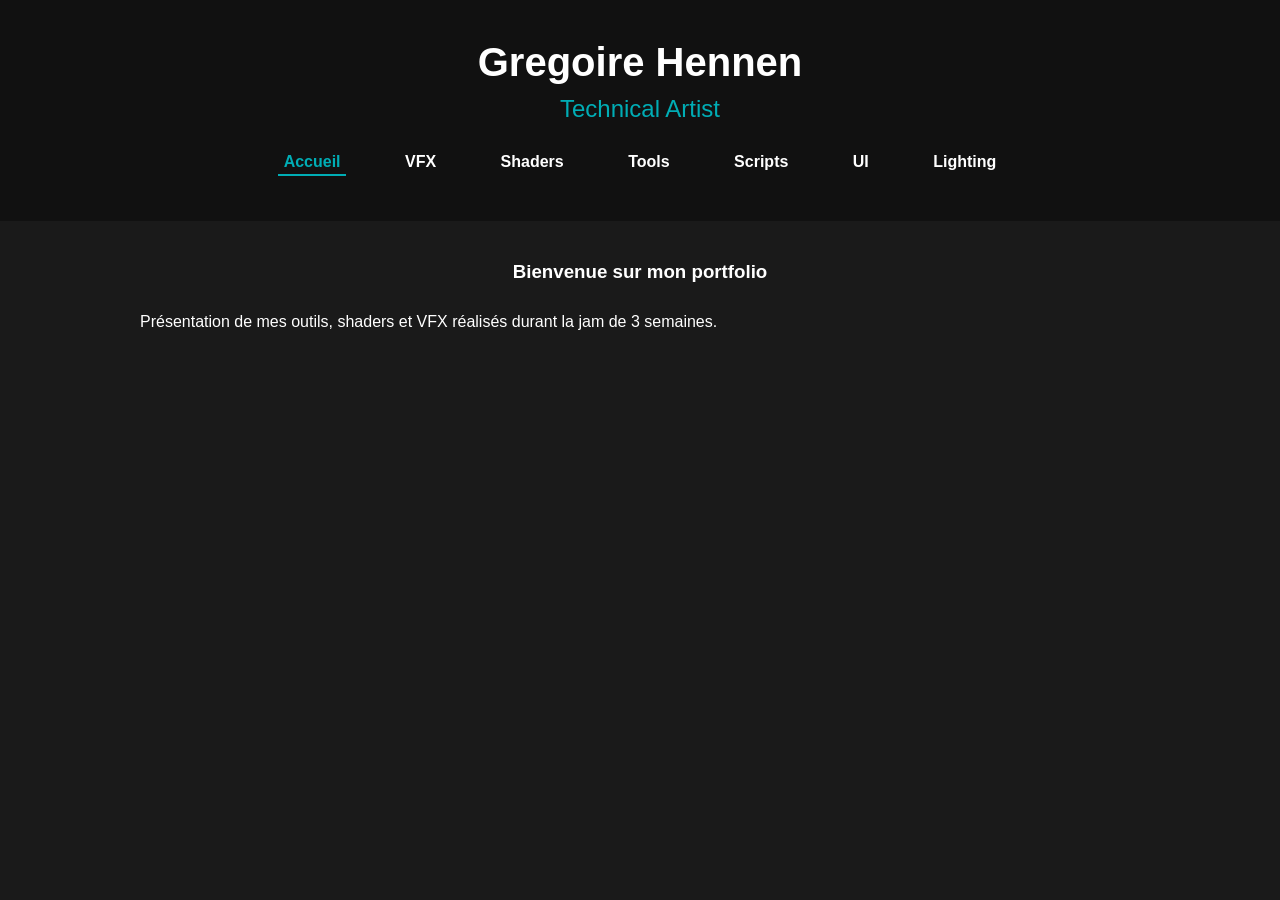
==== index.html @ 4b0220c7 "Add UI link to navigation in index.html" ====
<!DOCTYPE html>
<html lang="fr">
<head>
    <meta charset="UTF-8">
    <meta name="viewport" content="width=device-width, initial-scale=1.0">
    <title>Shaders - Gregoire Hennen</title>
    
    <link rel="stylesheet" href="style.css">
</head>
<body>

    <header>
        <h1>Gregoire Hennen</h1>
        <h2>Technical Artist</h2>
        
        <nav>
            <a href="index.html">Accueil</a>
            <a href="vfx.html">VFX</a>
            <a href="shaders.html">Shaders</a>
            <a href="tools.html">Tools</a>
            <a href="scripts.html">Scripts</a>
            <a href="ui.html">UI</a>
            <a href="lighting.html">Lighting</a>
        </nav>
    </header>

    <main>
        <h3>Bienvenue sur mon portfolio</h3>
        <p>Présentation de mes outils, shaders et VFX réalisés durant la jam de 3 semaines.</p>
        </main>
<script>
    // Récupère le nom de la page actuelle (ex: "shaders.html")
    const currentPage = window.location.pathname.split("/").pop();

    // Sélectionne tous les liens dans la nav
    const navLinks = document.querySelectorAll('nav a');

    navLinks.forEach(link => {
        // Si le href du lien correspond à la page actuelle, ajoute la classe "active"
        if (link.getAttribute('href') === currentPage) {
            link.classList.add('active');
        }
    });
</script>
</body>
</html>
---- style.css ----
/* --- Global Styles --- */
body { 
    font-family: 'Segoe UI', Tahoma, Geneva, Verdana, sans-serif; 
    background-color: #1a1a1a; 
    color: #ffffff; 
    margin: 0; 
    padding: 0; 
    text-align: center; 
}

header { padding: 40px 20px; background-color: #111111; }
h1 { margin: 0 0 10px 0; font-size: 2.5em; }
h2 { margin: 0 0 20px 0; color: #00adb5; font-weight: 400; }
main { max-width: 1000px; margin: 40px auto; padding: 0 20px; text-align: left; }
h3 { text-align: center; margin-bottom: 30px; }

/* --- Navigation Tech Art --- */
nav { margin-top: 20px; }
nav a { 
    display: inline-block; 
    color: #ffffff; 
    text-decoration: none; 
    padding: 10px 20px; 
    margin: 0 10px; 
    font-weight: bold; 
    position: relative;
    transition: color 0.3s;
}

nav a::after {
    content: '';
    position: absolute;
    bottom: 5px;
    left: 50%;
    width: 0;
    height: 2px;
    background: #00adb5;
    transition: all 0.3s ease;
}

nav a:hover { color: #00adb5; }
nav a:hover::after { width: 70%; left: 15%; }
nav a.active { color: #00adb5; }
nav a.active::after { width: 70%; left: 15%; }

/* --- Components (Accordions, Tables, Code) --- */
.shader-accordion, .tool-accordion { 
    margin-bottom: 15px; border: 1px solid #333; border-radius: 8px; 
    overflow: hidden; background-color: #222222; 
}
.shader-accordion summary, .tool-accordion summary { 
    padding: 20px; font-size: 1.3em; font-weight: bold; color: #00adb5; 
    cursor: pointer; list-style: none; position: relative; transition: background 0.3s ease; 
}
.shader-accordion summary:hover, .tool-accordion summary:hover { background-color: #2b2b2b; }
.shader-accordion summary::after, .tool-accordion summary::after { 
    content: '▼'; position: absolute; right: 20px; color: #00adb5; transition: transform 0.3s ease; 
}
.shader-accordion[open] summary::after, .tool-accordion[open] summary::after { transform: rotate(180deg); }
.shader-content, .tool-content { padding: 20px; border-top: 1px solid #333; background-color: #1c1c1c; }

table { width: 100%; border-collapse: collapse; margin: 20px 0; background-color: #111; border-radius: 6px; overflow: hidden; }
th, td { padding: 12px 15px; text-align: left; border-bottom: 1px solid #333; }
th { background-color: #00adb5; color: #1a1a1a; font-weight: bold; }

.tech-row { display: flex; gap: 25px; margin: 30px 0; align-items: center; }
.tech-desc { flex: 1; }
.tech-code {
            flex: 1;
            background-color: #0d1117;
            padding: 15px;
            border-radius: 6px;
            overflow-x: auto;
            border: 1px solid #30363d;
        }
pre {
    margin: 0;
    padding: 0;
    background: transparent !important; /* Force la transparence pour utiliser le fond de .tech-code */
}

code {
    font-family: 'Consolas', 'Courier New', Courier, monospace;
    font-size: 0.9em;
    background: transparent !important;
}

/* Si tu veux quand même colorer certains mots manuellement dans ton HTML */
.c-keyword { color: #ff7b72; } /* Rouge pour les keywords */
.c-var { color: #79c0ff; }     /* Bleu pour les variables */


.center-img-container { text-align: center; margin: 25px 0; }
.center-img-container img { max-width: 100%; width: 700px; border-radius: 6px; box-shadow: 0 4px 10px rgba(0,0,0,0.5); }
.bullet-list { padding-left: 20px; line-height: 1.6; }
.highlight { color: #00adb5; font-weight: bold; }

.global-gifs { 
    display: flex; 
    gap: 15px; 
    justify-content: center; 
    margin: 20px 0; 
}
.global-gifs img { 
    width: 48%; /* Prends presque la moitié de la largeur */
    border-radius: 6px; 
}

/* Pour les 3 vidéos du Flashlight (3 colonnes) */
.triple-gifs { 
    display: flex; 
    gap: 10px; 
    margin: 20px 0; 
}
.gif-card { 
    flex: 1; /* Chaque carte prend 1/3 de l'espace */
    text-align: center; 
}
.gif-card img { 
    width: 100%; 
    border-radius: 6px; 
    margin-bottom: 10px; 
}
.gif-card p { font-size: 0.9em; color: #aaa; }
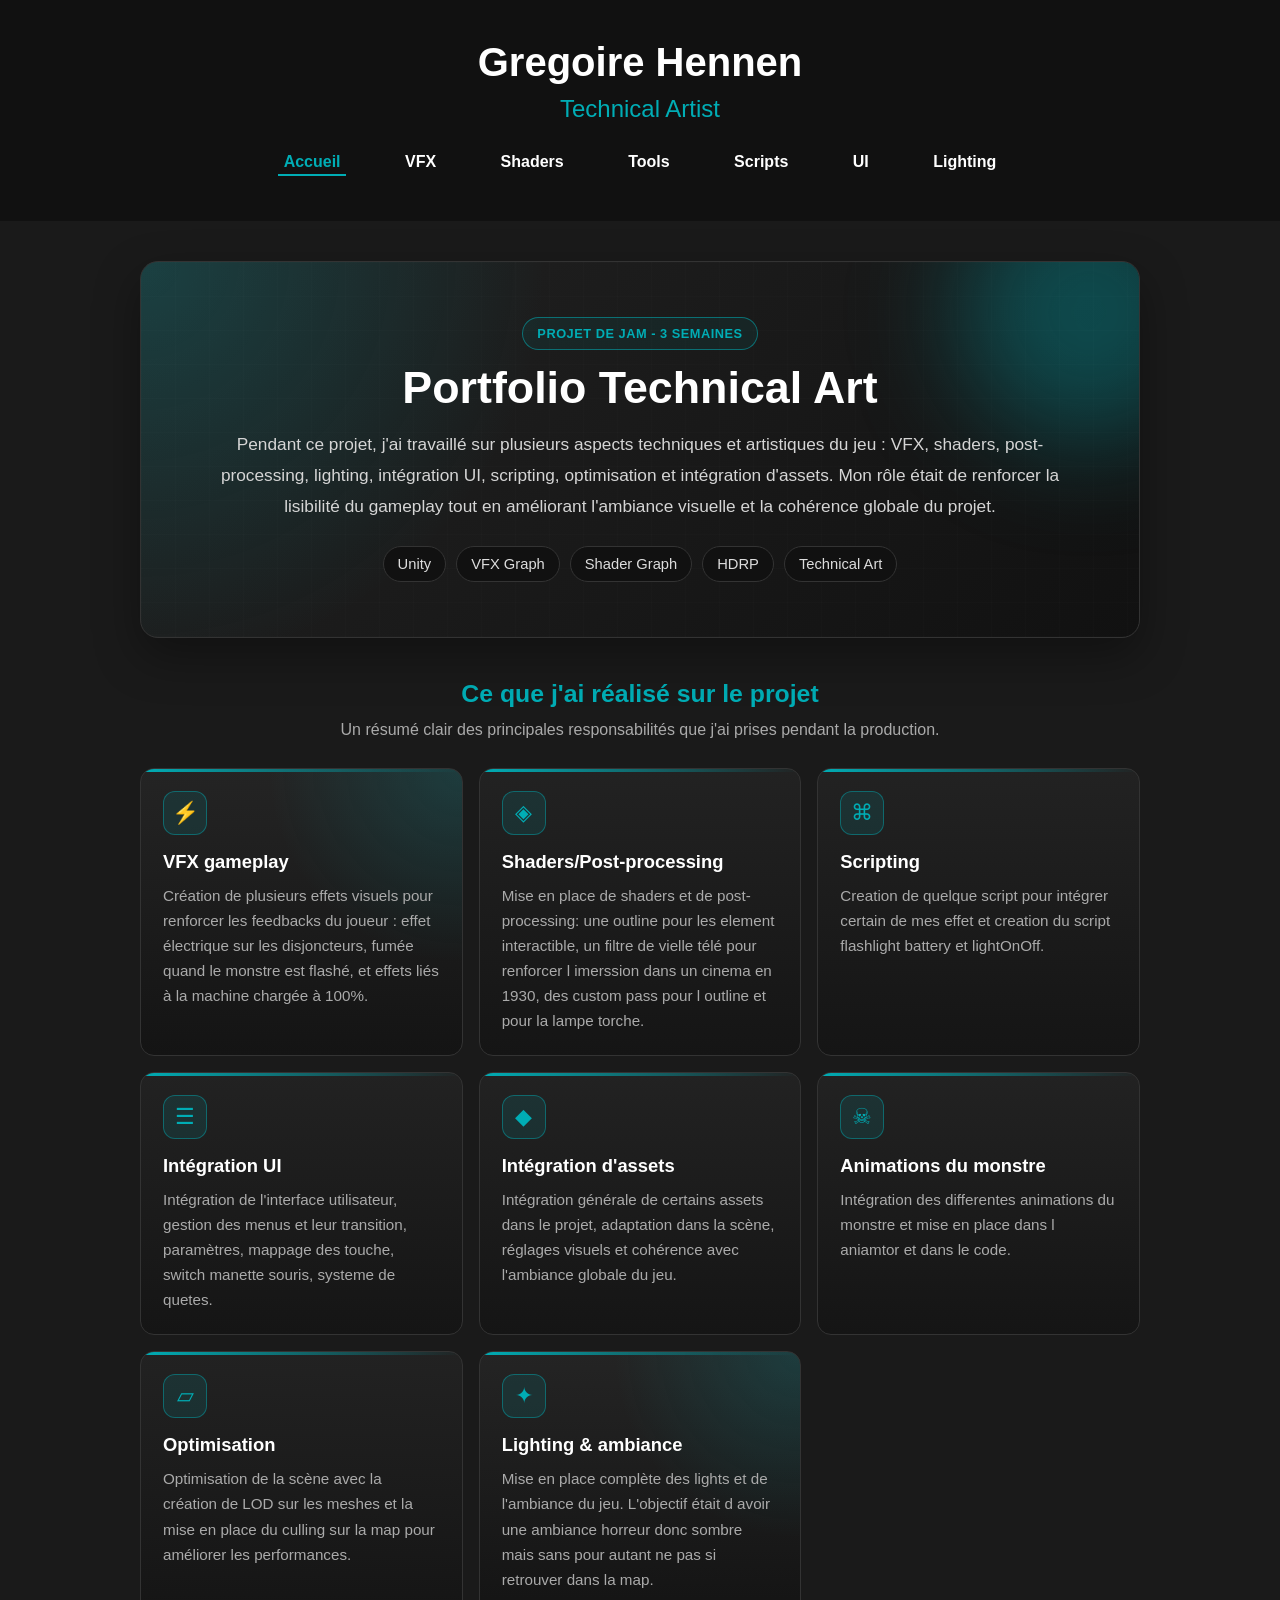
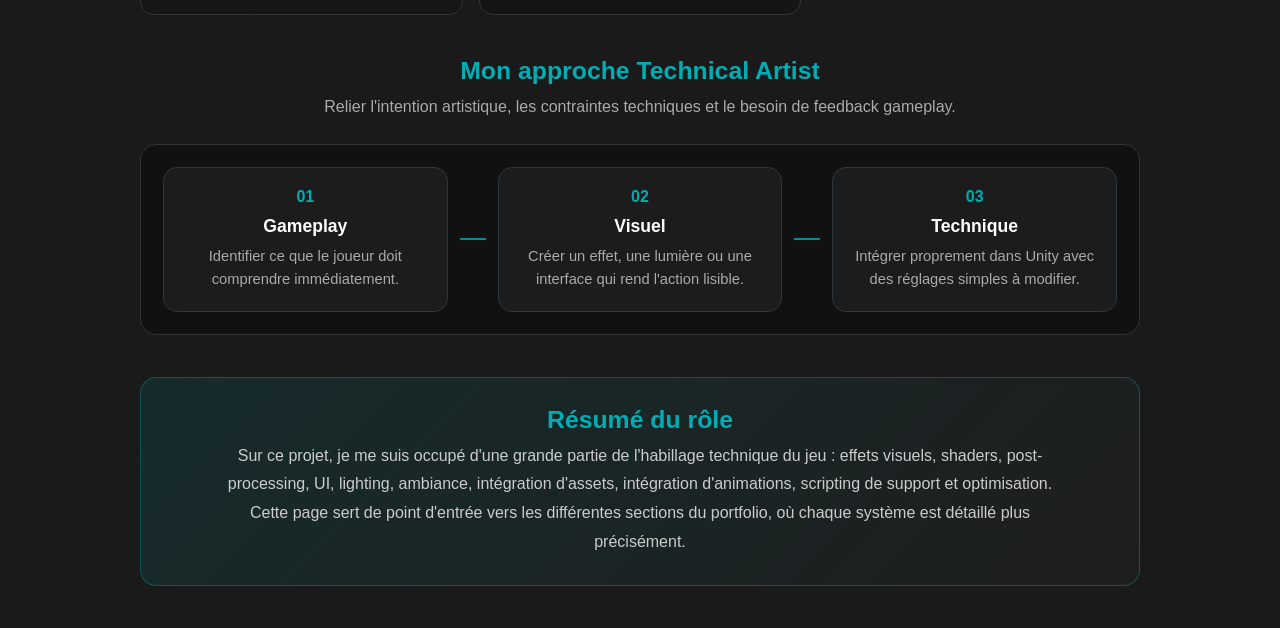
==== commit b454d26d: "Refine feature descriptions in index.html Updated descriptions for various game features, enhancing " ====
--- a/index.html
+++ b/index.html
@@ -3,8 +3,7 @@
 <head>
     <meta charset="UTF-8">
     <meta name="viewport" content="width=device-width, initial-scale=1.0">
-    <title>Shaders - Gregoire Hennen</title>
-    
+    <title>Accueil - Gregoire Hennen</title>
     <link rel="stylesheet" href="style.css">
 </head>
 <body>
@@ -25,18 +24,137 @@
     </header>
 
     <main>
-        <h3>Bienvenue sur mon portfolio</h3>
-        <p>Présentation de mes outils, shaders et VFX réalisés durant la jam de 3 semaines.</p>
-        </main>
+        <section class="home-hero">
+            <div class="home-hero-glow"></div>
+            <div class="home-hero-content">
+                <p class="home-kicker">Projet de jam - 3 semaines</p>
+                <h3>Portfolio Technical Art</h3>
+                <p class="home-intro">
+                    Pendant ce projet, j'ai travaillé sur plusieurs aspects techniques et artistiques du jeu : VFX, shaders, post-processing, lighting, intégration UI, scripting, optimisation et intégration d'assets. Mon rôle était de renforcer la lisibilité du gameplay tout en améliorant l'ambiance visuelle et la cohérence globale du projet.
+                </p>
+                <div class="home-tags">
+                    <span>Unity</span>
+                    <span>VFX Graph</span>
+                    <span>Shader Graph</span>
+                    <span>HDRP</span>
+                    <span>Technical Art</span>
+                </div>
+            </div>
+        </section>
+
+        <section class="home-overview">
+            <div class="home-section-title">
+                <h4>Ce que j'ai réalisé sur le projet</h4>
+                <p>Un résumé clair des principales responsabilités que j'ai prises pendant la production.</p>
+            </div>
+
+            <div class="home-card-grid">
+                <article class="home-card featured-card">
+                    <div class="home-card-icon">⚡</div>
+                    <h5>VFX gameplay</h5>
+                    <p>
+                        Création de plusieurs effets visuels pour renforcer les feedbacks du joueur : effet électrique sur les disjoncteurs, fumée quand le monstre est flashé, et effets liés à la machine chargée à 100%.
+                    </p>
+                </article>
+
+                <article class="home-card">
+                    <div class="home-card-icon">◈</div>
+                    <h5>Shaders/Post-processing</h5>
+                    <p>
+                        Mise en place de shaders et de post-processing: une outline pour les element interactible, un filtre de vielle télé pour renforcer l imerssion dans un cinema en 1930, des custom pass pour l outline et pour la lampe torche.
+                    </p>
+                </article>
+
+                <article class="home-card">
+                    <div class="home-card-icon">⌘</div>
+                    <h5>Scripting</h5>
+                    <p>
+                        Creation de quelque script pour intégrer certain de mes effet et creation du script flashlight battery et lightOnOff.
+                    </p>
+                </article>
+
+                <article class="home-card">
+                    <div class="home-card-icon">☰</div>
+                    <h5>Intégration UI</h5>
+                    <p>
+                        Intégration de l'interface utilisateur, gestion des menus et leur transition, paramètres, mappage des touche, switch manette souris, systeme de quetes.
+                    </p>
+                </article>
+
+                <article class="home-card">
+                    <div class="home-card-icon">◆</div>
+                    <h5>Intégration d'assets</h5>
+                    <p>
+                        Intégration générale de certains assets dans le projet, adaptation dans la scène, réglages visuels et cohérence avec l'ambiance globale du jeu.
+                    </p>
+                </article>
+
+                <article class="home-card">
+                    <div class="home-card-icon">☠</div>
+                    <h5>Animations du monstre</h5>
+                    <p>
+                        Intégration des differentes animations du monstre et mise en place dans l aniamtor et dans le code.
+                    </p>
+                </article>
+
+                <article class="home-card">
+                    <div class="home-card-icon">▱</div>
+                    <h5>Optimisation</h5>
+                    <p>
+                        Optimisation de la scène avec la création de LOD sur les meshes et la mise en place du culling sur la map pour améliorer les performances.
+                    </p>
+                </article>
+
+                <article class="home-card featured-card">
+                    <div class="home-card-icon">✦</div>
+                    <h5>Lighting & ambiance</h5>
+                    <p>
+                        Mise en place complète des lights et de l'ambiance du jeu. L'objectif était d avoir une ambiance horreur donc sombre mais sans pour autant ne pas si retrouver dans la map.
+                    </p>
+                </article>
+            </div>
+        </section>
+
+        <section class="home-pipeline">
+            <div class="home-section-title">
+                <h4>Mon approche Technical Artist</h4>
+                <p>Relier l'intention artistique, les contraintes techniques et le besoin de feedback gameplay.</p>
+            </div>
+
+            <div class="home-flow">
+                <div class="home-flow-step">
+                    <span>01</span>
+                    <strong>Gameplay</strong>
+                    <p>Identifier ce que le joueur doit comprendre immédiatement.</p>
+                </div>
+                <div class="home-flow-line"></div>
+                <div class="home-flow-step">
+                    <span>02</span>
+                    <strong>Visuel</strong>
+                    <p>Créer un effet, une lumière ou une interface qui rend l'action lisible.</p>
+                </div>
+                <div class="home-flow-line"></div>
+                <div class="home-flow-step">
+                    <span>03</span>
+                    <strong>Technique</strong>
+                    <p>Intégrer proprement dans Unity avec des réglages simples à modifier.</p>
+                </div>
+            </div>
+        </section>
+
+        <section class="home-summary-panel">
+            <h4>Résumé du rôle</h4>
+            <p>
+                Sur ce projet, je me suis occupé d'une grande partie de l'habillage technique du jeu : effets visuels, shaders, post-processing, UI, lighting, ambiance, intégration d'assets, intégration d'animations, scripting de support et optimisation. Cette page sert de point d'entrée vers les différentes sections du portfolio, où chaque système est détaillé plus précisément.
+            </p>
+        </section>
+    </main>
+
 <script>
-    // Récupère le nom de la page actuelle (ex: "shaders.html")
     const currentPage = window.location.pathname.split("/").pop();
-
-    // Sélectionne tous les liens dans la nav
     const navLinks = document.querySelectorAll('nav a');
 
     navLinks.forEach(link => {
-        // Si le href du lien correspond à la page actuelle, ajoute la classe "active"
         if (link.getAttribute('href') === currentPage) {
             link.classList.add('active');
         }
--- a/style.css
+++ b/style.css
@@ -76,7 +76,7 @@
 pre {
     margin: 0;
     padding: 0;
-    background: transparent !important; /* Force la transparence pour utiliser le fond de .tech-code */
+    background: transparent !important;
 }
 
 code {
@@ -85,10 +85,8 @@
     background: transparent !important;
 }
 
-/* Si tu veux quand même colorer certains mots manuellement dans ton HTML */
-.c-keyword { color: #ff7b72; } /* Rouge pour les keywords */
-.c-var { color: #79c0ff; }     /* Bleu pour les variables */
-
+.c-keyword { color: #ff7b72; }
+.c-var { color: #79c0ff; }
 
 .center-img-container { text-align: center; margin: 25px 0; }
 .center-img-container img { max-width: 100%; width: 700px; border-radius: 6px; box-shadow: 0 4px 10px rgba(0,0,0,0.5); }
@@ -102,18 +100,17 @@
     margin: 20px 0; 
 }
 .global-gifs img { 
-    width: 48%; /* Prends presque la moitié de la largeur */
+    width: 48%;
     border-radius: 6px; 
 }
 
-/* Pour les 3 vidéos du Flashlight (3 colonnes) */
 .triple-gifs { 
     display: flex; 
     gap: 10px; 
     margin: 20px 0; 
 }
 .gif-card { 
-    flex: 1; /* Chaque carte prend 1/3 de l'espace */
+    flex: 1;
     text-align: center; 
 }
 .gif-card img { 
@@ -122,3 +119,447 @@
     margin-bottom: 10px; 
 }
 .gif-card p { font-size: 0.9em; color: #aaa; }
+
+/* --- UI Page Specific Additions --- */
+.page-intro {
+    text-align: center;
+    color: #aaa;
+    margin: 0 auto 40px auto;
+    max-width: 850px;
+    line-height: 1.7;
+}
+
+.ui-accordion {
+    margin-bottom: 15px;
+    border: 1px solid #333;
+    border-radius: 8px;
+    overflow: hidden;
+    background-color: #222222;
+}
+
+.ui-accordion summary {
+    padding: 20px;
+    font-size: 1.3em;
+    font-weight: bold;
+    color: #00adb5;
+    cursor: pointer;
+    list-style: none;
+    position: relative;
+    transition: background 0.3s ease;
+}
+
+.ui-accordion summary:hover { background-color: #2b2b2b; }
+
+.ui-accordion summary::after {
+    content: '▼';
+    position: absolute;
+    right: 20px;
+    color: #00adb5;
+    transition: transform 0.3s ease;
+}
+
+.ui-accordion[open] summary::after { transform: rotate(180deg); }
+
+.ui-content {
+    padding: 20px;
+    border-top: 1px solid #333;
+    background-color: #1c1c1c;
+}
+
+.section-lead {
+    text-align: center;
+    font-size: 1.1em;
+    color: #aaa;
+    max-width: 850px;
+    margin: 0 auto 25px auto;
+    line-height: 1.7;
+}
+
+.ui-hero {
+    display: flex;
+    gap: 25px;
+    align-items: stretch;
+    background: #222;
+    border: 1px solid #333;
+    border-radius: 8px;
+    padding: 25px;
+    margin-bottom: 35px;
+}
+
+.ui-hero-text,
+.ui-hero-media {
+    flex: 1;
+}
+
+.ui-hero-text h4,
+.ui-subtitle {
+    color: #00adb5;
+    border-bottom: 1px solid #333;
+    padding-bottom: 8px;
+    margin-top: 0;
+}
+
+.ui-hero-text p {
+    color: #ccc;
+    line-height: 1.7;
+}
+
+.ui-hero-media img {
+    width: 100%;
+    border-radius: 6px;
+    box-shadow: 0 4px 10px rgba(0,0,0,0.5);
+}
+
+.ui-hero-media p,
+.media-caption {
+    color: #888;
+    font-size: 0.9em;
+    text-align: center;
+    margin-top: 8px;
+}
+
+.ui-feature-grid {
+    display: grid;
+    grid-template-columns: repeat(4, 1fr);
+    gap: 15px;
+    margin: 25px 0;
+}
+
+.ui-feature-card {
+    background: #111;
+    border: 1px solid #30363d;
+    border-radius: 8px;
+    padding: 16px;
+}
+
+.ui-feature-card h5 {
+    color: #00adb5;
+    margin: 0 0 10px 0;
+    font-size: 1em;
+}
+
+.ui-feature-card p {
+    color: #aaa;
+    line-height: 1.55;
+    margin: 0;
+    font-size: 0.95em;
+}
+
+.ui-separator {
+    border: 0;
+    border-top: 1px solid #333;
+    margin: 40px 0;
+}
+
+.ui-flow {
+    display: flex;
+    align-items: center;
+    justify-content: center;
+    flex-wrap: wrap;
+    gap: 10px;
+    margin: 30px 0;
+}
+
+.ui-flow-step {
+    background: #111;
+    border: 1px solid #00adb5;
+    color: #fff;
+    border-radius: 999px;
+    padding: 12px 18px;
+    font-weight: bold;
+}
+
+.ui-flow-arrow {
+    color: #00adb5;
+    font-size: 1.4em;
+    font-weight: bold;
+}
+
+/* --- Home Page --- */
+.home-hero {
+    position: relative;
+    overflow: hidden;
+    border: 1px solid #333;
+    border-radius: 18px;
+    background: radial-gradient(circle at top left, rgba(0, 173, 181, 0.22), transparent 38%), linear-gradient(135deg, #222 0%, #111 100%);
+    padding: 55px 42px;
+    margin-bottom: 42px;
+    box-shadow: 0 18px 45px rgba(0,0,0,0.35);
+}
+
+.home-hero::after {
+    content: '';
+    position: absolute;
+    inset: 0;
+    background-image: linear-gradient(rgba(255,255,255,0.035) 1px, transparent 1px), linear-gradient(90deg, rgba(255,255,255,0.035) 1px, transparent 1px);
+    background-size: 34px 34px;
+    opacity: 0.35;
+    pointer-events: none;
+}
+
+.home-hero-glow {
+    position: absolute;
+    width: 260px;
+    height: 260px;
+    right: -80px;
+    top: -80px;
+    background: rgba(0, 173, 181, 0.35);
+    filter: blur(55px);
+    border-radius: 50%;
+}
+
+.home-hero-content {
+    position: relative;
+    z-index: 1;
+    max-width: 850px;
+    margin: 0 auto;
+    text-align: center;
+}
+
+.home-kicker {
+    display: inline-block;
+    margin: 0 0 14px 0;
+    padding: 8px 14px;
+    border: 1px solid rgba(0, 173, 181, 0.55);
+    border-radius: 999px;
+    color: #00adb5;
+    background: rgba(0, 173, 181, 0.08);
+    font-weight: bold;
+    letter-spacing: 0.04em;
+    text-transform: uppercase;
+    font-size: 0.8em;
+}
+
+.home-hero h3 {
+    margin: 0 0 18px 0;
+    font-size: 2.8em;
+    line-height: 1.05;
+    color: #fff;
+}
+
+.home-intro {
+    color: #d5d5d5;
+    line-height: 1.8;
+    font-size: 1.08em;
+    margin: 0 auto 24px auto;
+}
+
+.home-tags {
+    display: flex;
+    flex-wrap: wrap;
+    justify-content: center;
+    gap: 10px;
+}
+
+.home-tags span {
+    background: #111;
+    color: #ddd;
+    border: 1px solid #333;
+    border-radius: 999px;
+    padding: 9px 14px;
+    font-size: 0.92em;
+}
+
+.home-overview,
+.home-pipeline,
+.home-summary-panel {
+    margin-bottom: 42px;
+}
+
+.home-section-title {
+    text-align: center;
+    margin-bottom: 24px;
+}
+
+.home-section-title h4,
+.home-summary-panel h4 {
+    color: #00adb5;
+    font-size: 1.55em;
+    margin: 0 0 8px 0;
+}
+
+.home-section-title p {
+    color: #aaa;
+    margin: 0;
+    line-height: 1.7;
+}
+
+.home-card-grid {
+    display: grid;
+    grid-template-columns: repeat(3, 1fr);
+    gap: 16px;
+}
+
+.home-card {
+    position: relative;
+    background: linear-gradient(180deg, #222 0%, #151515 100%);
+    border: 1px solid #333;
+    border-radius: 14px;
+    padding: 22px;
+    min-height: 190px;
+    overflow: hidden;
+    transition: transform 0.25s ease, border-color 0.25s ease, box-shadow 0.25s ease;
+}
+
+.home-card:hover {
+    transform: translateY(-5px);
+    border-color: rgba(0, 173, 181, 0.7);
+    box-shadow: 0 12px 28px rgba(0,0,0,0.45);
+}
+
+.home-card::before {
+    content: '';
+    position: absolute;
+    left: 0;
+    top: 0;
+    width: 100%;
+    height: 3px;
+    background: linear-gradient(90deg, #00adb5, transparent);
+}
+
+.featured-card {
+    background: radial-gradient(circle at top right, rgba(0, 173, 181, 0.18), transparent 45%), linear-gradient(180deg, #242424 0%, #141414 100%);
+}
+
+.home-card-icon {
+    width: 42px;
+    height: 42px;
+    border-radius: 12px;
+    display: flex;
+    align-items: center;
+    justify-content: center;
+    background: rgba(0, 173, 181, 0.12);
+    border: 1px solid rgba(0, 173, 181, 0.45);
+    color: #00adb5;
+    font-size: 1.35em;
+    margin-bottom: 16px;
+}
+
+.home-card h5 {
+    color: #fff;
+    margin: 0 0 10px 0;
+    font-size: 1.15em;
+}
+
+.home-card p {
+    color: #aaa;
+    line-height: 1.65;
+    margin: 0;
+    font-size: 0.95em;
+}
+
+.home-flow {
+    display: flex;
+    align-items: stretch;
+    justify-content: center;
+    gap: 12px;
+    background: #111;
+    border: 1px solid #333;
+    border-radius: 16px;
+    padding: 22px;
+}
+
+.home-flow-step {
+    flex: 1;
+    background: #1c1c1c;
+    border: 1px solid #30363d;
+    border-radius: 14px;
+    padding: 20px;
+    text-align: center;
+}
+
+.home-flow-step span {
+    display: inline-block;
+    color: #00adb5;
+    font-weight: bold;
+    margin-bottom: 10px;
+}
+
+.home-flow-step strong {
+    display: block;
+    font-size: 1.1em;
+    margin-bottom: 8px;
+}
+
+.home-flow-step p {
+    color: #aaa;
+    line-height: 1.55;
+    margin: 0;
+    font-size: 0.92em;
+}
+
+.home-flow-line {
+    width: 26px;
+    align-self: center;
+    height: 2px;
+    background: #00adb5;
+    opacity: 0.8;
+}
+
+.home-summary-panel {
+    background: linear-gradient(135deg, rgba(0, 173, 181, 0.12), rgba(255,255,255,0.02));
+    border: 1px solid rgba(0, 173, 181, 0.35);
+    border-radius: 16px;
+    padding: 28px;
+    text-align: center;
+}
+
+.home-summary-panel p {
+    color: #ccc;
+    line-height: 1.8;
+    max-width: 850px;
+    margin: 0 auto;
+}
+
+@media (max-width: 900px) {
+    .tech-row,
+    .ui-hero {
+        flex-direction: column;
+    }
+
+    .ui-feature-grid {
+        grid-template-columns: repeat(2, 1fr);
+    }
+
+    .global-gifs,
+    .triple-gifs {
+        flex-direction: column;
+    }
+
+    .global-gifs img {
+        width: 100%;
+    }
+
+    .home-card-grid {
+        grid-template-columns: repeat(2, 1fr);
+    }
+
+    .home-flow {
+        flex-direction: column;
+    }
+
+    .home-flow-line {
+        width: 2px;
+        height: 26px;
+    }
+}
+
+@media (max-width: 560px) {
+    .ui-feature-grid,
+    .home-card-grid {
+        grid-template-columns: 1fr;
+    }
+
+    nav a {
+        margin: 4px;
+        padding: 8px 12px;
+    }
+
+    .home-hero {
+        padding: 38px 22px;
+    }
+
+    .home-hero h3 {
+        font-size: 2.05em;
+    }
+}
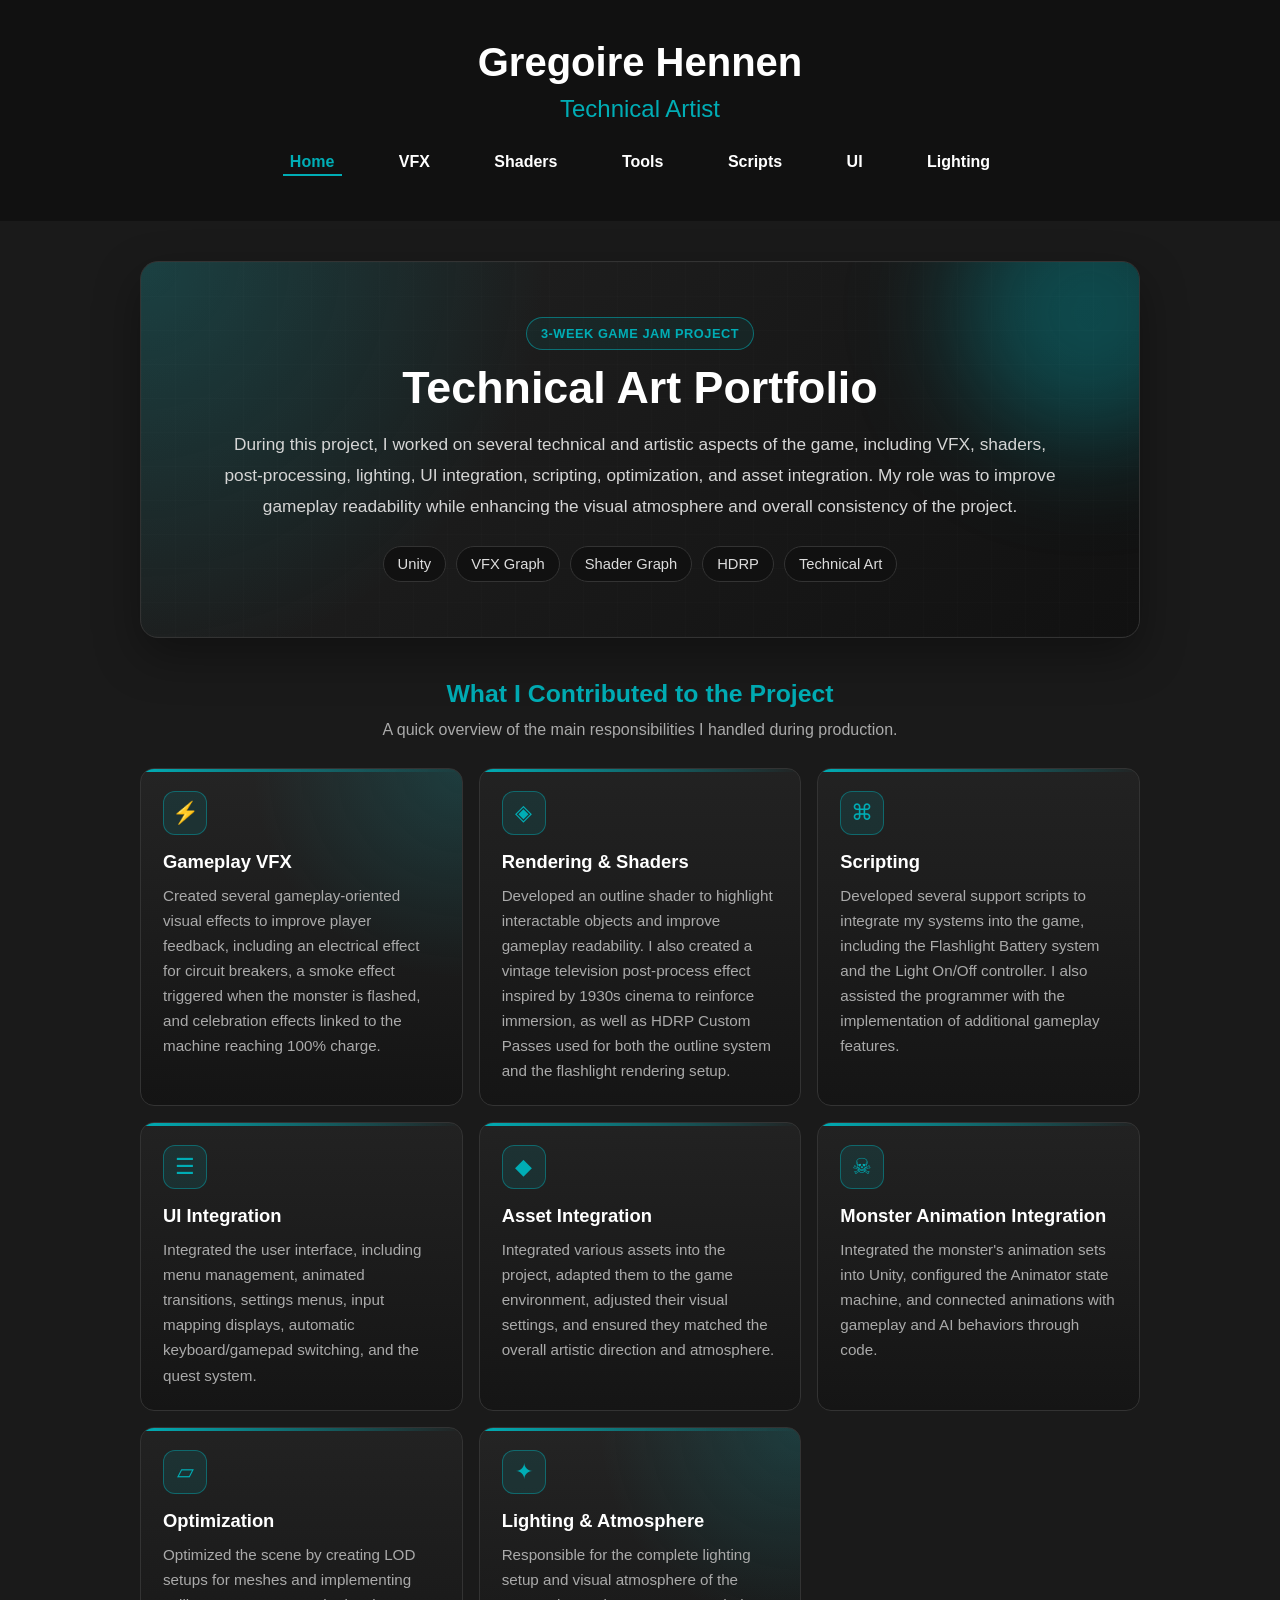
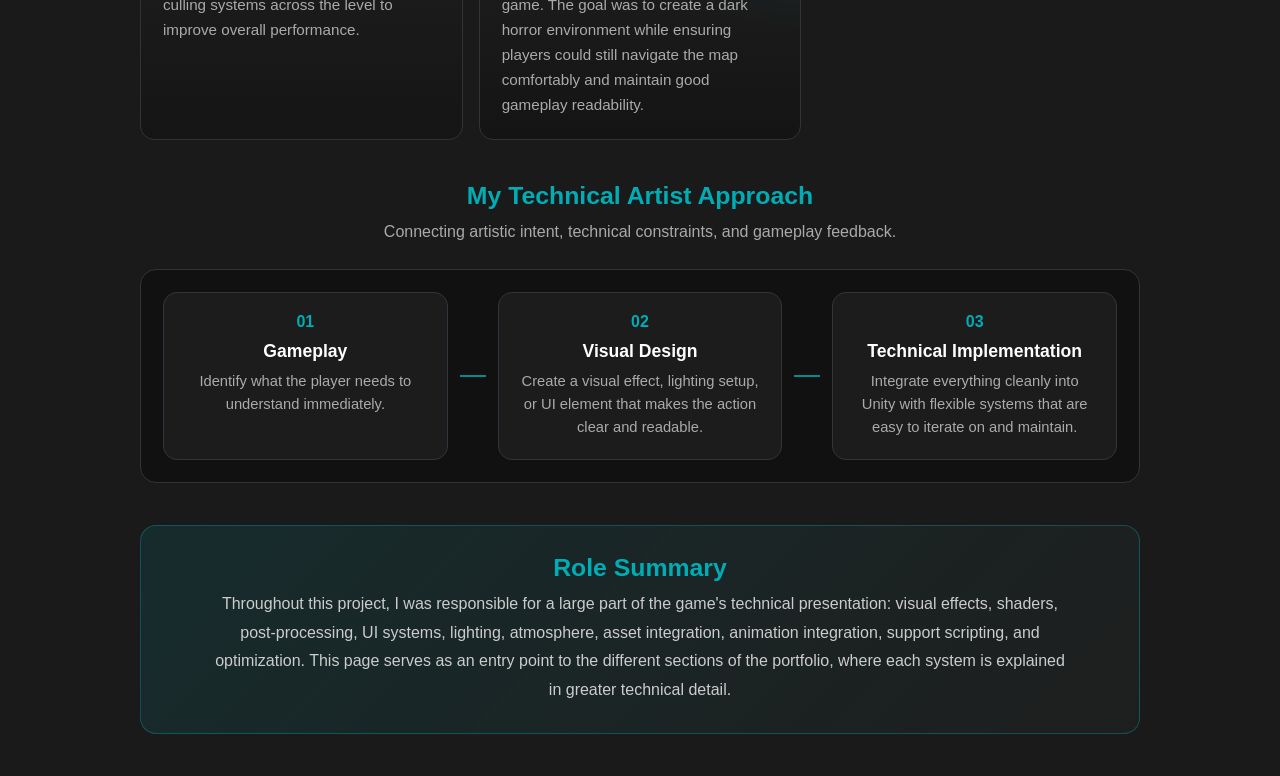
==== commit 7f3bae19: "Update index.html" ====
--- a/index.html
+++ b/index.html
@@ -1,9 +1,9 @@
 <!DOCTYPE html>
-<html lang="fr">
+<html lang="en">
 <head>
     <meta charset="UTF-8">
     <meta name="viewport" content="width=device-width, initial-scale=1.0">
-    <title>Accueil - Gregoire Hennen</title>
+    <title>Home - Gregoire Hennen</title>
     <link rel="stylesheet" href="style.css">
 </head>
 <body>
@@ -11,9 +11,9 @@
     <header>
         <h1>Gregoire Hennen</h1>
         <h2>Technical Artist</h2>
-        
+
         <nav>
-            <a href="index.html">Accueil</a>
+            <a href="index.html">Home</a>
             <a href="vfx.html">VFX</a>
             <a href="shaders.html">Shaders</a>
             <a href="tools.html">Tools</a>
@@ -27,11 +27,13 @@
         <section class="home-hero">
             <div class="home-hero-glow"></div>
             <div class="home-hero-content">
-                <p class="home-kicker">Projet de jam - 3 semaines</p>
-                <h3>Portfolio Technical Art</h3>
+                <p class="home-kicker">3-Week Game Jam Project</p>
+                <h3>Technical Art Portfolio</h3>
+
                 <p class="home-intro">
-                    Pendant ce projet, j'ai travaillé sur plusieurs aspects techniques et artistiques du jeu : VFX, shaders, post-processing, lighting, intégration UI, scripting, optimisation et intégration d'assets. Mon rôle était de renforcer la lisibilité du gameplay tout en améliorant l'ambiance visuelle et la cohérence globale du projet.
+                    During this project, I worked on several technical and artistic aspects of the game, including VFX, shaders, post-processing, lighting, UI integration, scripting, optimization, and asset integration. My role was to improve gameplay readability while enhancing the visual atmosphere and overall consistency of the project.
                 </p>
+
                 <div class="home-tags">
                     <span>Unity</span>
                     <span>VFX Graph</span>
@@ -43,25 +45,27 @@
         </section>
 
         <section class="home-overview">
+
             <div class="home-section-title">
-                <h4>Ce que j'ai réalisé sur le projet</h4>
-                <p>Un résumé clair des principales responsabilités que j'ai prises pendant la production.</p>
+                <h4>What I Contributed to the Project</h4>
+                <p>A quick overview of the main responsibilities I handled during production.</p>
             </div>
 
             <div class="home-card-grid">
+
                 <article class="home-card featured-card">
                     <div class="home-card-icon">⚡</div>
-                    <h5>VFX gameplay</h5>
+                    <h5>Gameplay VFX</h5>
                     <p>
-                        Création de plusieurs effets visuels pour renforcer les feedbacks du joueur : effet électrique sur les disjoncteurs, fumée quand le monstre est flashé, et effets liés à la machine chargée à 100%.
+                        Created several gameplay-oriented visual effects to improve player feedback, including an electrical effect for circuit breakers, a smoke effect triggered when the monster is flashed, and celebration effects linked to the machine reaching 100% charge.
                     </p>
                 </article>
 
                 <article class="home-card">
                     <div class="home-card-icon">◈</div>
-                    <h5>Shaders/Post-processing</h5>
+                    <h5>Rendering & Shaders</h5>
                     <p>
-                        Mise en place de shaders et de post-processing: une outline pour les element interactible, un filtre de vielle télé pour renforcer l imerssion dans un cinema en 1930, des custom pass pour l outline et pour la lampe torche.
+                        Developed an outline shader to highlight interactable objects and improve gameplay readability. I also created a vintage television post-process effect inspired by 1930s cinema to reinforce immersion, as well as HDRP Custom Passes used for both the outline system and the flashlight rendering setup.
                     </p>
                 </article>
 
@@ -69,85 +73,94 @@
                     <div class="home-card-icon">⌘</div>
                     <h5>Scripting</h5>
                     <p>
-                        Creation de quelque script pour intégrer certain de mes effet et creation du script flashlight battery et lightOnOff.
+                        Developed several support scripts to integrate my systems into the game, including the Flashlight Battery system and the Light On/Off controller. I also assisted the programmer with the implementation of additional gameplay features.
                     </p>
                 </article>
 
                 <article class="home-card">
                     <div class="home-card-icon">☰</div>
-                    <h5>Intégration UI</h5>
+                    <h5>UI Integration</h5>
                     <p>
-                        Intégration de l'interface utilisateur, gestion des menus et leur transition, paramètres, mappage des touche, switch manette souris, systeme de quetes.
+                        Integrated the user interface, including menu management, animated transitions, settings menus, input mapping displays, automatic keyboard/gamepad switching, and the quest system.
                     </p>
                 </article>
 
                 <article class="home-card">
                     <div class="home-card-icon">◆</div>
-                    <h5>Intégration d'assets</h5>
+                    <h5>Asset Integration</h5>
                     <p>
-                        Intégration générale de certains assets dans le projet, adaptation dans la scène, réglages visuels et cohérence avec l'ambiance globale du jeu.
+                        Integrated various assets into the project, adapted them to the game environment, adjusted their visual settings, and ensured they matched the overall artistic direction and atmosphere.
                     </p>
                 </article>
 
                 <article class="home-card">
                     <div class="home-card-icon">☠</div>
-                    <h5>Animations du monstre</h5>
+                    <h5>Monster Animation Integration</h5>
                     <p>
-                        Intégration des differentes animations du monstre et mise en place dans l aniamtor et dans le code.
+                        Integrated the monster's animation sets into Unity, configured the Animator state machine, and connected animations with gameplay and AI behaviors through code.
                     </p>
                 </article>
 
                 <article class="home-card">
                     <div class="home-card-icon">▱</div>
-                    <h5>Optimisation</h5>
+                    <h5>Optimization</h5>
                     <p>
-                        Optimisation de la scène avec la création de LOD sur les meshes et la mise en place du culling sur la map pour améliorer les performances.
+                        Optimized the scene by creating LOD setups for meshes and implementing culling systems across the level to improve overall performance.
                     </p>
                 </article>
 
                 <article class="home-card featured-card">
                     <div class="home-card-icon">✦</div>
-                    <h5>Lighting & ambiance</h5>
+                    <h5>Lighting & Atmosphere</h5>
                     <p>
-                        Mise en place complète des lights et de l'ambiance du jeu. L'objectif était d avoir une ambiance horreur donc sombre mais sans pour autant ne pas si retrouver dans la map.
+                        Responsible for the complete lighting setup and visual atmosphere of the game. The goal was to create a dark horror environment while ensuring players could still navigate the map comfortably and maintain good gameplay readability.
                     </p>
                 </article>
+
             </div>
         </section>
 
         <section class="home-pipeline">
+
             <div class="home-section-title">
-                <h4>Mon approche Technical Artist</h4>
-                <p>Relier l'intention artistique, les contraintes techniques et le besoin de feedback gameplay.</p>
+                <h4>My Technical Artist Approach</h4>
+                <p>Connecting artistic intent, technical constraints, and gameplay feedback.</p>
             </div>
 
             <div class="home-flow">
+
                 <div class="home-flow-step">
                     <span>01</span>
                     <strong>Gameplay</strong>
-                    <p>Identifier ce que le joueur doit comprendre immédiatement.</p>
+                    <p>Identify what the player needs to understand immediately.</p>
                 </div>
+
                 <div class="home-flow-line"></div>
+
                 <div class="home-flow-step">
                     <span>02</span>
-                    <strong>Visuel</strong>
-                    <p>Créer un effet, une lumière ou une interface qui rend l'action lisible.</p>
+                    <strong>Visual Design</strong>
+                    <p>Create a visual effect, lighting setup, or UI element that makes the action clear and readable.</p>
                 </div>
+
                 <div class="home-flow-line"></div>
+
                 <div class="home-flow-step">
                     <span>03</span>
-                    <strong>Technique</strong>
-                    <p>Intégrer proprement dans Unity avec des réglages simples à modifier.</p>
+                    <strong>Technical Implementation</strong>
+                    <p>Integrate everything cleanly into Unity with flexible systems that are easy to iterate on and maintain.</p>
                 </div>
+
             </div>
         </section>
 
         <section class="home-summary-panel">
-            <h4>Résumé du rôle</h4>
+            <h4>Role Summary</h4>
             <p>
-                Sur ce projet, je me suis occupé d'une grande partie de l'habillage technique du jeu : effets visuels, shaders, post-processing, UI, lighting, ambiance, intégration d'assets, intégration d'animations, scripting de support et optimisation. Cette page sert de point d'entrée vers les différentes sections du portfolio, où chaque système est détaillé plus précisément.
+                Throughout this project, I was responsible for a large part of the game's technical presentation: visual effects, shaders, post-processing, UI systems, lighting, atmosphere, asset integration, animation integration, support scripting, and optimization. This page serves as an entry point to the different sections of the portfolio, where each system is explained in greater technical detail.
             </p>
         </section>
+
     </main>
 
 <script>
@@ -160,5 +173,6 @@
         }
     });
 </script>
+
 </body>
 </html>
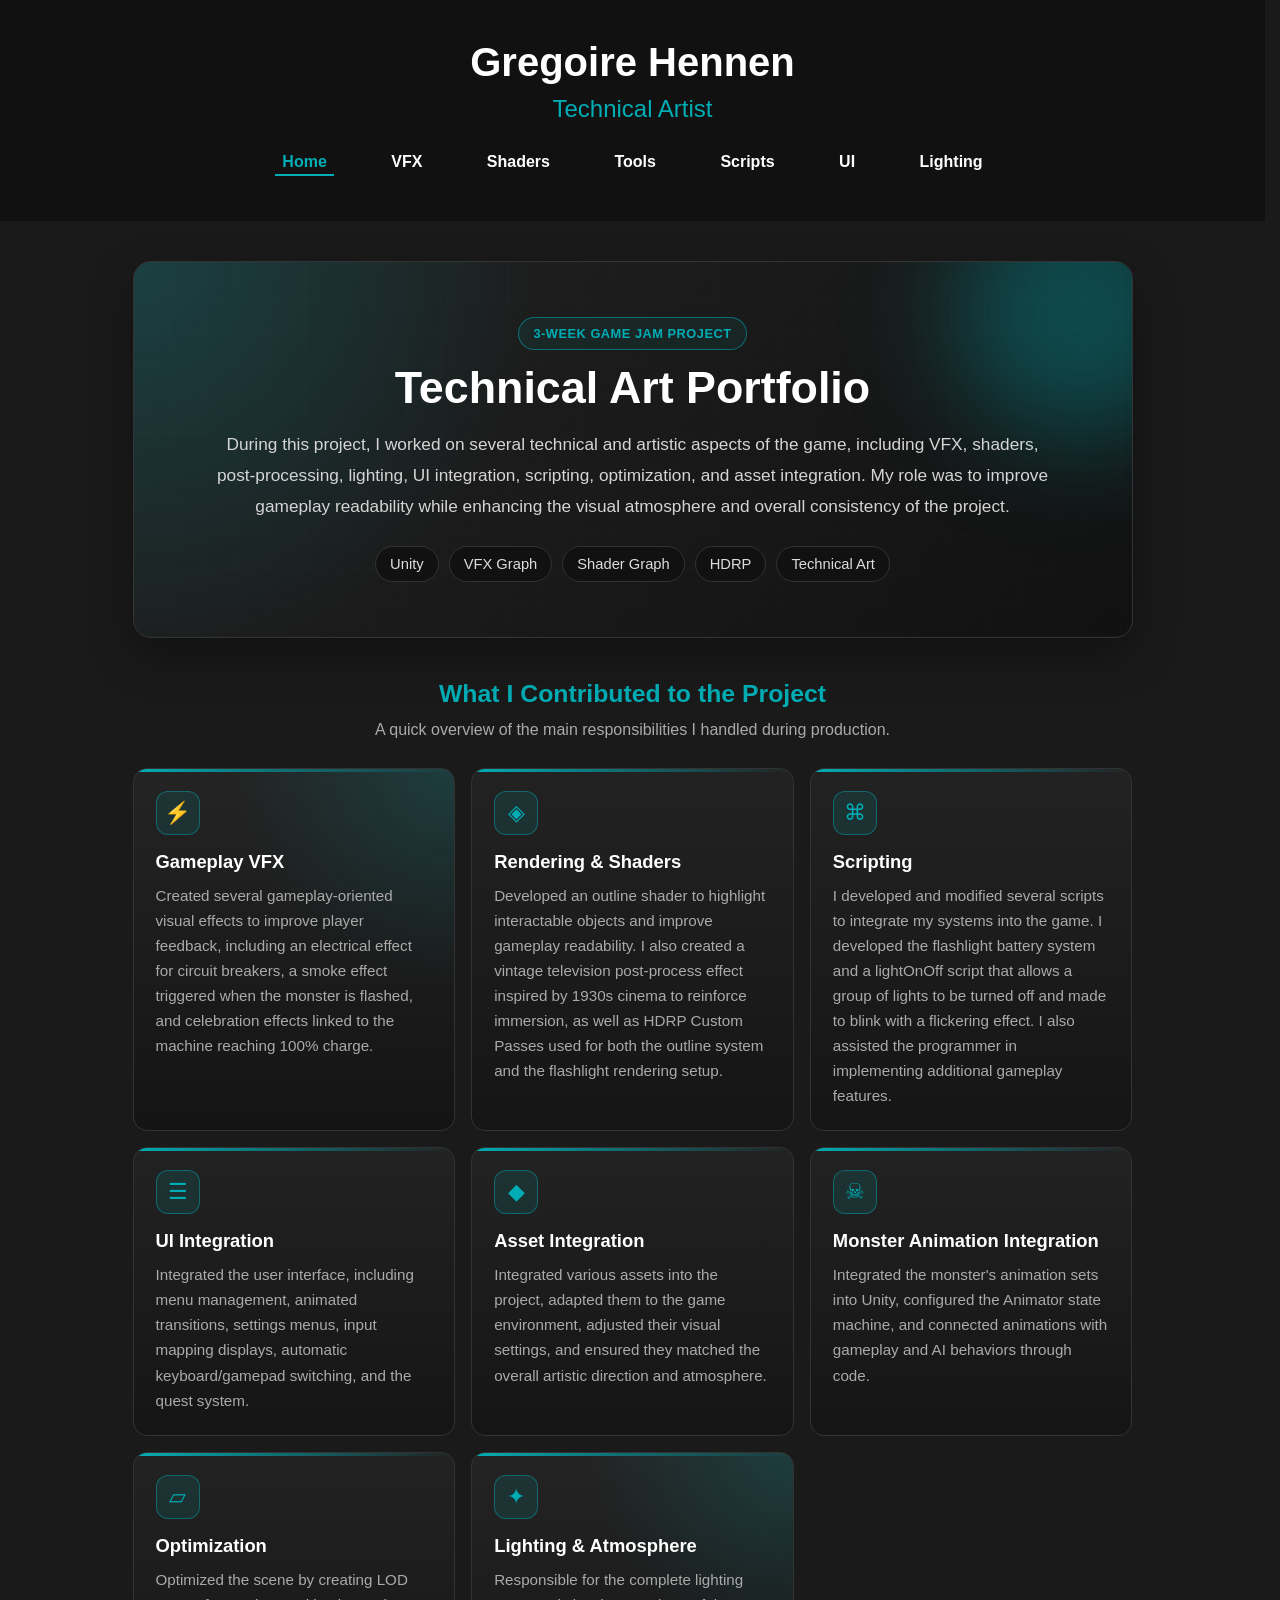
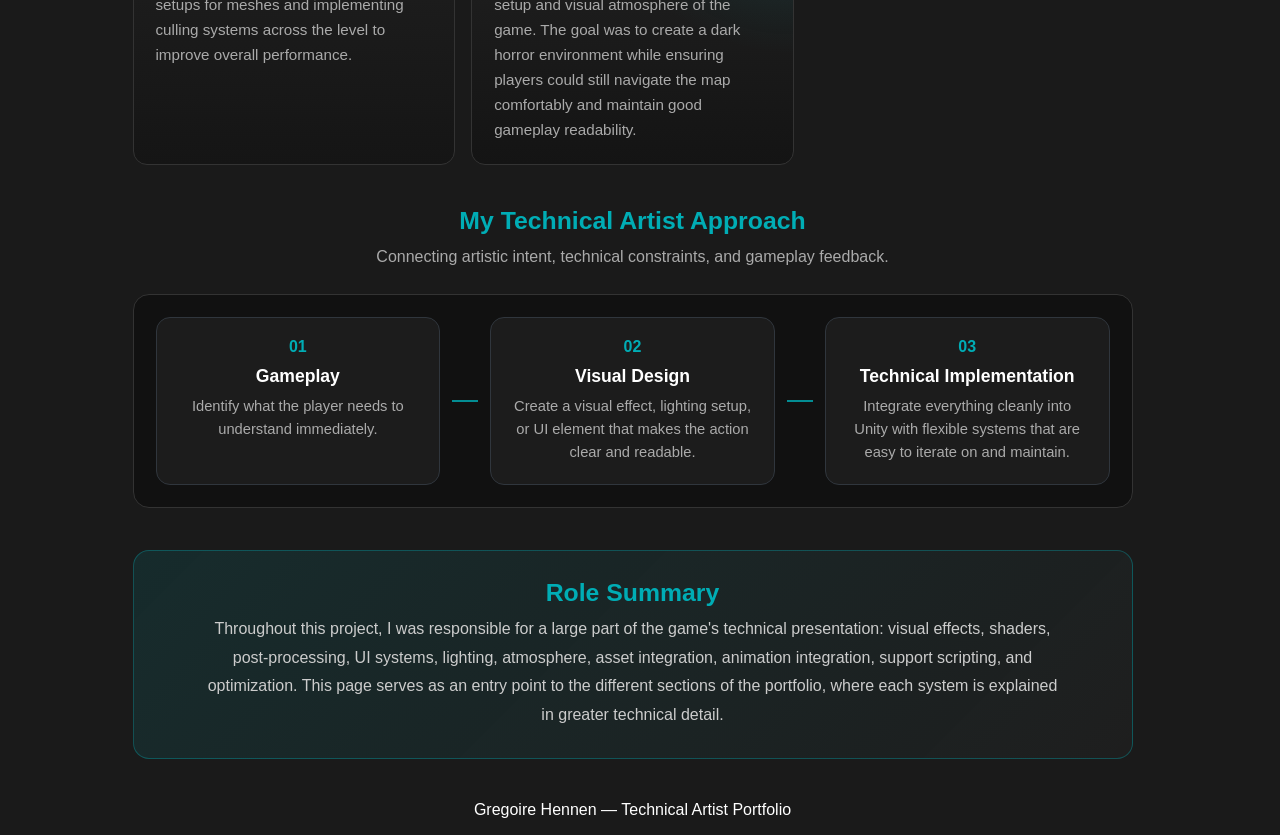
==== commit 6edb3d8e: "Update index.html" ====
--- a/index.html
+++ b/index.html
@@ -6,9 +6,10 @@
     <title>Home - Gregoire Hennen</title>
     <link rel="stylesheet" href="style.css">
 </head>
-<body>
+<body class="page-home">
 
     <header>
+        <div class="header-orb"></div>
         <h1>Gregoire Hennen</h1>
         <h2>Technical Artist</h2>
 
@@ -73,7 +74,7 @@
                     <div class="home-card-icon">⌘</div>
                     <h5>Scripting</h5>
                     <p>
-                        Developed several support scripts to integrate my systems into the game, including the Flashlight Battery system and the Light On/Off controller. I also assisted the programmer with the implementation of additional gameplay features.
+                        I developed and modified several scripts to integrate my systems into the game. I developed the flashlight battery system and a lightOnOff script that allows a group of lights to be turned off and made to blink with a flickering effect. I also assisted the programmer in implementing additional gameplay features.
                     </p>
                 </article>
 
@@ -163,6 +164,10 @@
 
     </main>
 
+    <footer class="site-footer">
+        <p>Gregoire Hennen — Technical Artist Portfolio</p>
+    </footer>
+
 <script>
     const currentPage = window.location.pathname.split("/").pop();
     const navLinks = document.querySelectorAll('nav a');
--- a/style.css
+++ b/style.css
@@ -1,3 +1,16 @@
+html {
+    scrollbar-gutter: stable;
+    overflow-y: scroll;
+}
+
+body { 
+    font-family: 'Segoe UI', Tahoma, Geneva, Verdana, sans-serif; 
+    background-color: #1a1a1a; 
+    color: #ffffff; 
+    margin: 0; 
+    padding: 0; 
+    text-align: center; 
+}
 /* --- Global Styles --- */
 body { 
     font-family: 'Segoe UI', Tahoma, Geneva, Verdana, sans-serif; 
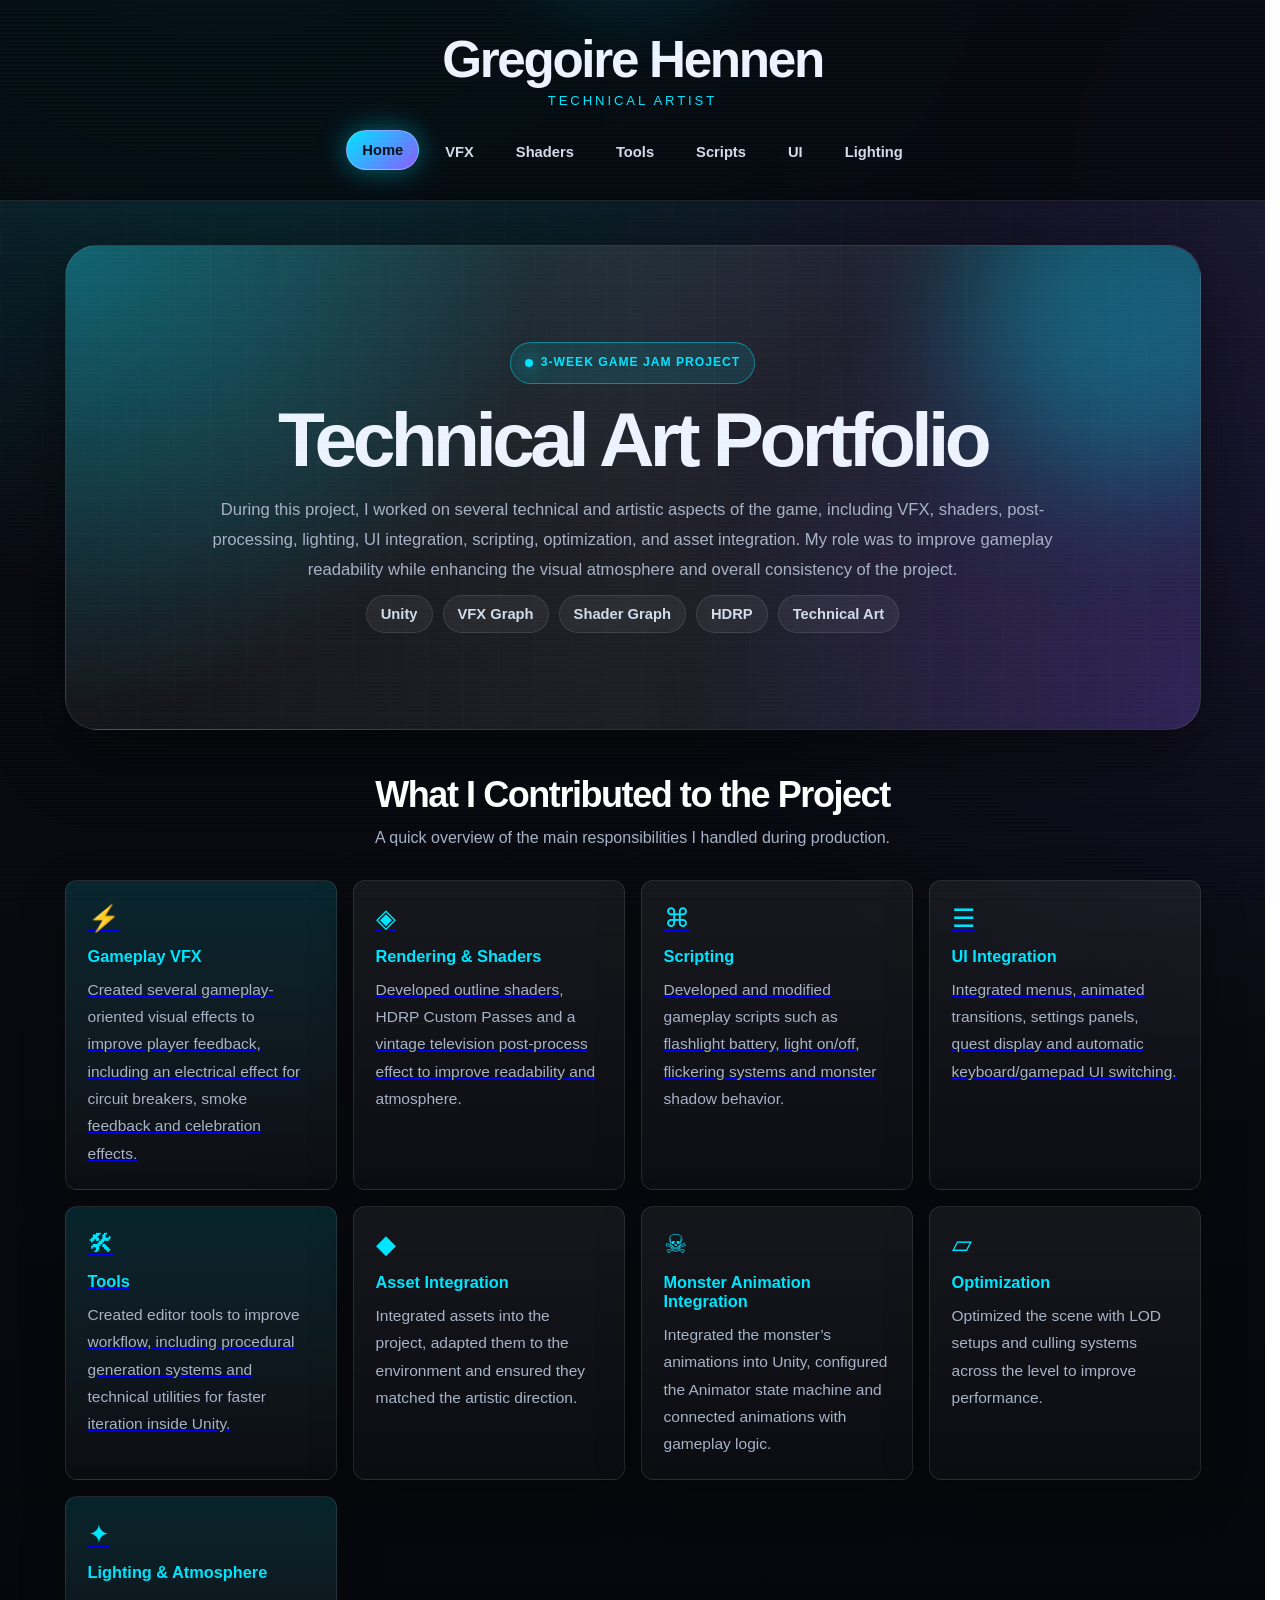
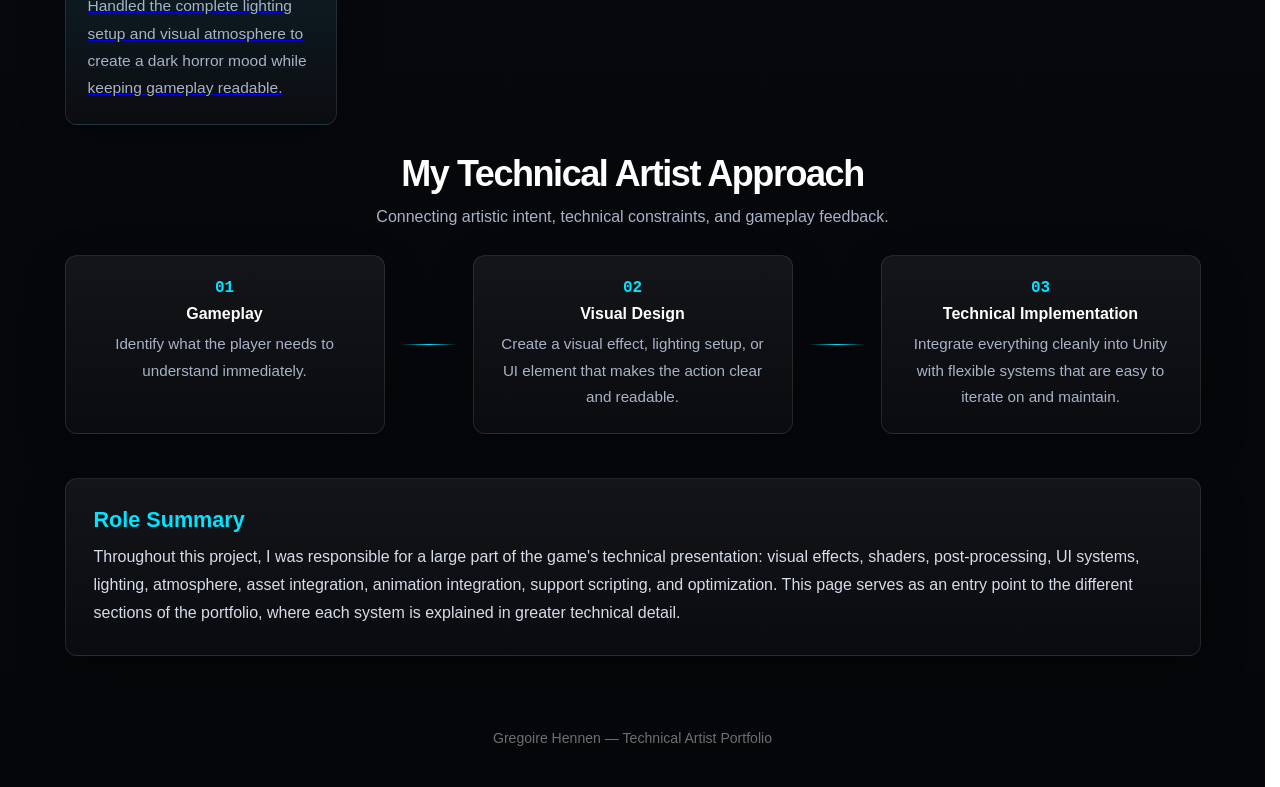
==== commit c5178751: "Update index.html" ====
--- a/index.html
+++ b/index.html
@@ -54,72 +54,61 @@
 
             <div class="home-card-grid">
 
-                <article class="home-card featured-card">
-                    <div class="home-card-icon">⚡</div>
-                    <h5>Gameplay VFX</h5>
-                    <p>
-                        Created several gameplay-oriented visual effects to improve player feedback, including an electrical effect for circuit breakers, a smoke effect triggered when the monster is flashed, and celebration effects linked to the machine reaching 100% charge.
-                    </p>
-                </article>
+    <a href="vfx.html" class="home-card featured-card home-card-link">
+        <div class="home-card-icon">⚡</div>
+        <h5>Gameplay VFX</h5>
+        <p>Created several gameplay-oriented visual effects to improve player feedback, including an electrical effect for circuit breakers, smoke feedback and celebration effects.</p>
+    </a>
 
-                <article class="home-card">
-                    <div class="home-card-icon">◈</div>
-                    <h5>Rendering & Shaders</h5>
-                    <p>
-                        Developed an outline shader to highlight interactable objects and improve gameplay readability. I also created a vintage television post-process effect inspired by 1930s cinema to reinforce immersion, as well as HDRP Custom Passes used for both the outline system and the flashlight rendering setup.
-                    </p>
-                </article>
+    <a href="shaders.html" class="home-card home-card-link">
+        <div class="home-card-icon">◈</div>
+        <h5>Rendering & Shaders</h5>
+        <p>Developed outline shaders, HDRP Custom Passes and a vintage television post-process effect to improve readability and atmosphere.</p>
+    </a>
 
-                <article class="home-card">
-                    <div class="home-card-icon">⌘</div>
-                    <h5>Scripting</h5>
-                    <p>
-                        I developed and modified several scripts to integrate my systems into the game. I developed the flashlight battery system and a lightOnOff script that allows a group of lights to be turned off and made to blink with a flickering effect. I also assisted the programmer in implementing additional gameplay features.
-                    </p>
-                </article>
+    <a href="scripts.html" class="home-card home-card-link">
+        <div class="home-card-icon">⌘</div>
+        <h5>Scripting</h5>
+        <p>Developed and modified gameplay scripts such as flashlight battery, light on/off, flickering systems and monster shadow behavior.</p>
+    </a>
 
-                <article class="home-card">
-                    <div class="home-card-icon">☰</div>
-                    <h5>UI Integration</h5>
-                    <p>
-                        Integrated the user interface, including menu management, animated transitions, settings menus, input mapping displays, automatic keyboard/gamepad switching, and the quest system.
-                    </p>
-                </article>
+    <a href="ui.html" class="home-card home-card-link">
+        <div class="home-card-icon">☰</div>
+        <h5>UI Integration</h5>
+        <p>Integrated menus, animated transitions, settings panels, quest display and automatic keyboard/gamepad UI switching.</p>
+    </a>
 
-                <article class="home-card">
-                    <div class="home-card-icon">◆</div>
-                    <h5>Asset Integration</h5>
-                    <p>
-                        Integrated various assets into the project, adapted them to the game environment, adjusted their visual settings, and ensured they matched the overall artistic direction and atmosphere.
-                    </p>
-                </article>
+    <a href="tools.html" class="home-card featured-card home-card-link">
+        <div class="home-card-icon">🛠</div>
+        <h5>Tools</h5>
+        <p>Created editor tools to improve workflow, including procedural generation systems and technical utilities for faster iteration inside Unity.</p>
+    </a>
 
-                <article class="home-card">
-                    <div class="home-card-icon">☠</div>
-                    <h5>Monster Animation Integration</h5>
-                    <p>
-                        Integrated the monster's animation sets into Unity, configured the Animator state machine, and connected animations with gameplay and AI behaviors through code.
-                    </p>
-                </article>
+    <article class="home-card">
+        <div class="home-card-icon">◆</div>
+        <h5>Asset Integration</h5>
+        <p>Integrated assets into the project, adapted them to the environment and ensured they matched the artistic direction.</p>
+    </article>
 
-                <article class="home-card">
-                    <div class="home-card-icon">▱</div>
-                    <h5>Optimization</h5>
-                    <p>
-                        Optimized the scene by creating LOD setups for meshes and implementing culling systems across the level to improve overall performance.
-                    </p>
-                </article>
+    <article class="home-card">
+        <div class="home-card-icon">☠</div>
+        <h5>Monster Animation Integration</h5>
+        <p>Integrated the monster’s animations into Unity, configured the Animator state machine and connected animations with gameplay logic.</p>
+    </article>
 
-                <article class="home-card featured-card">
-                    <div class="home-card-icon">✦</div>
-                    <h5>Lighting & Atmosphere</h5>
-                    <p>
-                        Responsible for the complete lighting setup and visual atmosphere of the game. The goal was to create a dark horror environment while ensuring players could still navigate the map comfortably and maintain good gameplay readability.
-                    </p>
-                </article>
+    <article class="home-card">
+        <div class="home-card-icon">▱</div>
+        <h5>Optimization</h5>
+        <p>Optimized the scene with LOD setups and culling systems across the level to improve performance.</p>
+    </article>
 
-            </div>
-        </section>
+    <a href="lighting.html" class="home-card featured-card home-card-link">
+        <div class="home-card-icon">✦</div>
+        <h5>Lighting & Atmosphere</h5>
+        <p>Handled the complete lighting setup and visual atmosphere to create a dark horror mood while keeping gameplay readable.</p>
+    </a>
+
+</div>
 
         <section class="home-pipeline">
 
--- a/style.css
+++ b/style.css
@@ -1,578 +1,591 @@
-html {
-    scrollbar-gutter: stable;
-    overflow-y: scroll;
-}
-
-body { 
-    font-family: 'Segoe UI', Tahoma, Geneva, Verdana, sans-serif; 
-    background-color: #1a1a1a; 
-    color: #ffffff; 
-    margin: 0; 
-    padding: 0; 
-    text-align: center; 
-}
-/* --- Global Styles --- */
-body { 
-    font-family: 'Segoe UI', Tahoma, Geneva, Verdana, sans-serif; 
-    background-color: #1a1a1a; 
-    color: #ffffff; 
-    margin: 0; 
-    padding: 0; 
-    text-align: center; 
-}
-
-header { padding: 40px 20px; background-color: #111111; }
-h1 { margin: 0 0 10px 0; font-size: 2.5em; }
-h2 { margin: 0 0 20px 0; color: #00adb5; font-weight: 400; }
-main { max-width: 1000px; margin: 40px auto; padding: 0 20px; text-align: left; }
-h3 { text-align: center; margin-bottom: 30px; }
-
-/* --- Navigation Tech Art --- */
-nav { margin-top: 20px; }
-nav a { 
-    display: inline-block; 
-    color: #ffffff; 
-    text-decoration: none; 
-    padding: 10px 20px; 
-    margin: 0 10px; 
-    font-weight: bold; 
-    position: relative;
-    transition: color 0.3s;
-}
-
-nav a::after {
-    content: '';
-    position: absolute;
-    bottom: 5px;
-    left: 50%;
-    width: 0;
-    height: 2px;
-    background: #00adb5;
-    transition: all 0.3s ease;
-}
-
-nav a:hover { color: #00adb5; }
-nav a:hover::after { width: 70%; left: 15%; }
-nav a.active { color: #00adb5; }
-nav a.active::after { width: 70%; left: 15%; }
-
-/* --- Components (Accordions, Tables, Code) --- */
-.shader-accordion, .tool-accordion { 
-    margin-bottom: 15px; border: 1px solid #333; border-radius: 8px; 
-    overflow: hidden; background-color: #222222; 
-}
-.shader-accordion summary, .tool-accordion summary { 
-    padding: 20px; font-size: 1.3em; font-weight: bold; color: #00adb5; 
-    cursor: pointer; list-style: none; position: relative; transition: background 0.3s ease; 
-}
-.shader-accordion summary:hover, .tool-accordion summary:hover { background-color: #2b2b2b; }
-.shader-accordion summary::after, .tool-accordion summary::after { 
-    content: '▼'; position: absolute; right: 20px; color: #00adb5; transition: transform 0.3s ease; 
-}
-.shader-accordion[open] summary::after, .tool-accordion[open] summary::after { transform: rotate(180deg); }
-.shader-content, .tool-content { padding: 20px; border-top: 1px solid #333; background-color: #1c1c1c; }
-
-table { width: 100%; border-collapse: collapse; margin: 20px 0; background-color: #111; border-radius: 6px; overflow: hidden; }
-th, td { padding: 12px 15px; text-align: left; border-bottom: 1px solid #333; }
-th { background-color: #00adb5; color: #1a1a1a; font-weight: bold; }
-
-.tech-row { display: flex; gap: 25px; margin: 30px 0; align-items: center; }
-.tech-desc { flex: 1; }
-.tech-code {
-            flex: 1;
-            background-color: #0d1117;
-            padding: 15px;
-            border-radius: 6px;
-            overflow-x: auto;
-            border: 1px solid #30363d;
-        }
-pre {
+
+/* =========================================================
+   Gregoire Hennen — Technical Art Portfolio Redesign
+   Drop-in CSS: keeps all current accordions and HTML working.
+   ========================================================= */
+
+:root {
+    --bg: #080a0f;
+    --panel: rgba(16, 20, 29, 0.82);
+    --panel-strong: rgba(21, 27, 40, 0.94);
+    --line: rgba(255,255,255,0.10);
+    --line-strong: rgba(255,255,255,0.18);
+    --text: #eef4ff;
+    --muted: #a8b3c7;
+    --soft: #d5ddea;
+    --accent: #00e5ff;
+    --accent-2: #8a5cff;
+    --accent-3: #ffb86b;
+    --danger: #ff5c7a;
+    --ok: #76ffb2;
+    --radius: 18px;
+    --radius-sm: 12px;
+    --shadow: 0 24px 70px rgba(0,0,0,.45);
+    --mono: "Consolas", "SFMono-Regular", "Courier New", monospace;
+    --sans: Inter, "Segoe UI", Tahoma, Geneva, Verdana, sans-serif;
+}
+
+.page-vfx { --accent:#45f3ff; --accent-2:#ffcf4a; --page-glow: rgba(69,243,255,.20); }
+.page-shaders { --accent:#a884ff; --accent-2:#ff6bd6; --page-glow: rgba(168,132,255,.22); }
+.page-tools { --accent:#74ffb4; --accent-2:#56a8ff; --page-glow: rgba(116,255,180,.20); }
+.page-scripts { --accent:#ffcf6b; --accent-2:#ff6b6b; --page-glow: rgba(255,207,107,.20); }
+.page-ui { --accent:#6bb7ff; --accent-2:#7bffdf; --page-glow: rgba(107,183,255,.20); }
+.page-lighting { --accent:#ffb15c; --accent-2:#fff1a8; --page-glow: rgba(255,177,92,.22); }
+.page-home { --accent:#00e5ff; --accent-2:#8a5cff; --page-glow: rgba(0,229,255,.22); }
+
+* { box-sizing: border-box; }
+html { scrollbar-gutter: stable; overflow-y: scroll; scroll-behavior: smooth; }
+body {
     margin: 0;
-    padding: 0;
-    background: transparent !important;
-}
-
-code {
-    font-family: 'Consolas', 'Courier New', Courier, monospace;
-    font-size: 0.9em;
-    background: transparent !important;
-}
-
-.c-keyword { color: #ff7b72; }
-.c-var { color: #79c0ff; }
-
-.center-img-container { text-align: center; margin: 25px 0; }
-.center-img-container img { max-width: 100%; width: 700px; border-radius: 6px; box-shadow: 0 4px 10px rgba(0,0,0,0.5); }
-.bullet-list { padding-left: 20px; line-height: 1.6; }
-.highlight { color: #00adb5; font-weight: bold; }
-
-.global-gifs { 
-    display: flex; 
-    gap: 15px; 
-    justify-content: center; 
-    margin: 20px 0; 
-}
-.global-gifs img { 
-    width: 48%;
-    border-radius: 6px; 
-}
-
-.triple-gifs { 
-    display: flex; 
-    gap: 10px; 
-    margin: 20px 0; 
-}
-.gif-card { 
-    flex: 1;
-    text-align: center; 
-}
-.gif-card img { 
-    width: 100%; 
-    border-radius: 6px; 
-    margin-bottom: 10px; 
-}
-.gif-card p { font-size: 0.9em; color: #aaa; }
-
-/* --- UI Page Specific Additions --- */
-.page-intro {
-    text-align: center;
-    color: #aaa;
-    margin: 0 auto 40px auto;
-    max-width: 850px;
-    line-height: 1.7;
-}
-
-.ui-accordion {
-    margin-bottom: 15px;
-    border: 1px solid #333;
-    border-radius: 8px;
-    overflow: hidden;
-    background-color: #222222;
-}
-
-.ui-accordion summary {
-    padding: 20px;
-    font-size: 1.3em;
-    font-weight: bold;
-    color: #00adb5;
-    cursor: pointer;
-    list-style: none;
-    position: relative;
-    transition: background 0.3s ease;
-}
-
-.ui-accordion summary:hover { background-color: #2b2b2b; }
-
-.ui-accordion summary::after {
-    content: '▼';
-    position: absolute;
-    right: 20px;
-    color: #00adb5;
-    transition: transform 0.3s ease;
-}
-
-.ui-accordion[open] summary::after { transform: rotate(180deg); }
-
-.ui-content {
-    padding: 20px;
-    border-top: 1px solid #333;
-    background-color: #1c1c1c;
-}
-
-.section-lead {
-    text-align: center;
-    font-size: 1.1em;
-    color: #aaa;
-    max-width: 850px;
-    margin: 0 auto 25px auto;
-    line-height: 1.7;
-}
-
-.ui-hero {
-    display: flex;
-    gap: 25px;
-    align-items: stretch;
-    background: #222;
-    border: 1px solid #333;
-    border-radius: 8px;
-    padding: 25px;
-    margin-bottom: 35px;
-}
-
-.ui-hero-text,
-.ui-hero-media {
-    flex: 1;
-}
-
-.ui-hero-text h4,
-.ui-subtitle {
-    color: #00adb5;
-    border-bottom: 1px solid #333;
-    padding-bottom: 8px;
-    margin-top: 0;
-}
-
-.ui-hero-text p {
-    color: #ccc;
-    line-height: 1.7;
-}
-
-.ui-hero-media img {
-    width: 100%;
-    border-radius: 6px;
-    box-shadow: 0 4px 10px rgba(0,0,0,0.5);
-}
-
-.ui-hero-media p,
-.media-caption {
-    color: #888;
-    font-size: 0.9em;
-    text-align: center;
-    margin-top: 8px;
-}
-
-.ui-feature-grid {
-    display: grid;
-    grid-template-columns: repeat(4, 1fr);
-    gap: 15px;
-    margin: 25px 0;
-}
-
-.ui-feature-card {
-    background: #111;
-    border: 1px solid #30363d;
-    border-radius: 8px;
-    padding: 16px;
-}
-
-.ui-feature-card h5 {
-    color: #00adb5;
-    margin: 0 0 10px 0;
-    font-size: 1em;
-}
-
-.ui-feature-card p {
-    color: #aaa;
-    line-height: 1.55;
-    margin: 0;
-    font-size: 0.95em;
-}
-
-.ui-separator {
-    border: 0;
-    border-top: 1px solid #333;
-    margin: 40px 0;
-}
-
-.ui-flow {
-    display: flex;
-    align-items: center;
-    justify-content: center;
-    flex-wrap: wrap;
-    gap: 10px;
-    margin: 30px 0;
-}
-
-.ui-flow-step {
-    background: #111;
-    border: 1px solid #00adb5;
-    color: #fff;
-    border-radius: 999px;
-    padding: 12px 18px;
-    font-weight: bold;
-}
-
-.ui-flow-arrow {
-    color: #00adb5;
-    font-size: 1.4em;
-    font-weight: bold;
-}
-
-/* --- Home Page --- */
-.home-hero {
+    color: var(--text);
+    font-family: var(--sans);
+    text-align: center;
+    background:
+        radial-gradient(circle at 18% -10%, var(--page-glow), transparent 30%),
+        radial-gradient(circle at 110% 10%, rgba(138,92,255,.15), transparent 34%),
+        linear-gradient(180deg, #0b0e15 0%, #07080d 60%, #050609 100%);
+    min-height: 100vh;
+}
+body::before {
+    content: "";
+    position: fixed;
+    inset: 0;
+    pointer-events: none;
+    background-image:
+        linear-gradient(rgba(255,255,255,.025) 1px, transparent 1px),
+        linear-gradient(90deg, rgba(255,255,255,.025) 1px, transparent 1px);
+    background-size: 42px 42px;
+    mask-image: linear-gradient(to bottom, black, transparent 88%);
+    z-index: -2;
+}
+body::after {
+    content: "";
+    position: fixed;
+    inset: 0;
+    pointer-events: none;
+    background: linear-gradient(rgba(255,255,255,.025) 50%, rgba(0,0,0,.025) 50%);
+    background-size: 100% 4px;
+    opacity: .25;
+    z-index: 999;
+}
+
+header {
     position: relative;
     overflow: hidden;
-    border: 1px solid #333;
-    border-radius: 18px;
-    background: radial-gradient(circle at top left, rgba(0, 173, 181, 0.22), transparent 38%), linear-gradient(135deg, #222 0%, #111 100%);
-    padding: 55px 42px;
-    margin-bottom: 42px;
-    box-shadow: 0 18px 45px rgba(0,0,0,0.35);
-}
-
-.home-hero::after {
-    content: '';
+    padding: 34px 20px 28px;
+    background: rgba(5, 7, 11, .74);
+    border-bottom: 1px solid var(--line);
+    backdrop-filter: blur(18px);
+}
+.header-orb {
     position: absolute;
-    inset: 0;
-    background-image: linear-gradient(rgba(255,255,255,0.035) 1px, transparent 1px), linear-gradient(90deg, rgba(255,255,255,0.035) 1px, transparent 1px);
-    background-size: 34px 34px;
-    opacity: 0.35;
+    width: 420px;
+    height: 420px;
+    left: 50%;
+    top: -330px;
+    transform: translateX(-50%);
+    background: radial-gradient(circle, var(--accent), transparent 62%);
+    filter: blur(20px);
+    opacity: .20;
     pointer-events: none;
 }
-
-.home-hero-glow {
-    position: absolute;
-    width: 260px;
-    height: 260px;
-    right: -80px;
-    top: -80px;
-    background: rgba(0, 173, 181, 0.35);
-    filter: blur(55px);
-    border-radius: 50%;
-}
-
-.home-hero-content {
-    position: relative;
-    z-index: 1;
-    max-width: 850px;
-    margin: 0 auto;
-    text-align: center;
-}
-
-.home-kicker {
-    display: inline-block;
-    margin: 0 0 14px 0;
-    padding: 8px 14px;
-    border: 1px solid rgba(0, 173, 181, 0.55);
-    border-radius: 999px;
-    color: #00adb5;
-    background: rgba(0, 173, 181, 0.08);
-    font-weight: bold;
-    letter-spacing: 0.04em;
+h1 {
+    margin: 0 0 8px;
+    font-size: clamp(2.1rem, 4vw, 3.4rem);
+    letter-spacing: -.045em;
+    font-weight: 850;
+    line-height: 1;
+}
+h2 {
+    margin: 0 0 24px;
+    color: var(--accent);
+    font-weight: 500;
+    letter-spacing: .22em;
     text-transform: uppercase;
-    font-size: 0.8em;
-}
-
-.home-hero h3 {
-    margin: 0 0 18px 0;
-    font-size: 2.8em;
-    line-height: 1.05;
-    color: #fff;
-}
-
-.home-intro {
-    color: #d5d5d5;
-    line-height: 1.8;
-    font-size: 1.08em;
-    margin: 0 auto 24px auto;
-}
-
-.home-tags {
+    font-size: .82rem;
+}
+nav {
     display: flex;
     flex-wrap: wrap;
     justify-content: center;
     gap: 10px;
-}
-
+    margin-top: 18px;
+}
+nav a {
+    display: inline-flex;
+    align-items: center;
+    justify-content: center;
+    min-height: 40px;
+    color: var(--soft);
+    text-decoration: none;
+    padding: 10px 15px;
+    margin: 0;
+    font-weight: 750;
+    font-size: .92rem;
+    border: 1px solid transparent;
+    border-radius: 999px;
+    position: relative;
+    transition: transform .22s ease, color .22s ease, border-color .22s ease, background .22s ease, box-shadow .22s ease;
+}
+nav a::after { display: none; }
+nav a:hover,
+nav a.active {
+    color: #071016;
+    background: linear-gradient(135deg, var(--accent), var(--accent-2));
+    border-color: rgba(255,255,255,.28);
+    box-shadow: 0 0 28px color-mix(in srgb, var(--accent) 42%, transparent);
+    transform: translateY(-2px);
+}
+
+main {
+    max-width: 1180px;
+    margin: 44px auto 70px;
+    padding: 0 22px;
+    text-align: left;
+}
+h3 {
+    text-align: center;
+    margin: 0 0 18px;
+    font-size: clamp(2.05rem, 4.6vw, 4.2rem);
+    letter-spacing: -.06em;
+    line-height: .98;
+}
+p { color: var(--soft); line-height: 1.76; }
+strong { color: #fff; }
+
+.page-hero,
+.home-hero,
+.home-summary-panel,
+.home-pipeline,
+.home-overview {
+    position: relative;
+}
+.page-hero {
+    overflow: hidden;
+    text-align: center;
+    border: 1px solid var(--line);
+    border-radius: 28px;
+    padding: clamp(34px, 6vw, 70px) clamp(22px, 5vw, 60px);
+    margin-bottom: 34px;
+    background:
+        radial-gradient(circle at 18% 15%, color-mix(in srgb, var(--accent) 22%, transparent), transparent 34%),
+        radial-gradient(circle at 82% 0%, color-mix(in srgb, var(--accent-2) 18%, transparent), transparent 34%),
+        linear-gradient(135deg, rgba(255,255,255,.055), rgba(255,255,255,.015));
+    box-shadow: var(--shadow);
+}
+.page-hero::before,
+.home-hero::before {
+    content: "";
+    position: absolute;
+    inset: 0;
+    border-radius: inherit;
+    pointer-events: none;
+    background:
+        linear-gradient(90deg, transparent, rgba(255,255,255,.12), transparent),
+        linear-gradient(rgba(255,255,255,.04) 1px, transparent 1px),
+        linear-gradient(90deg, rgba(255,255,255,.04) 1px, transparent 1px);
+    background-size: 100% 100%, 36px 36px, 36px 36px;
+    opacity: .45;
+}
+.page-kicker,
+.home-kicker {
+    display: inline-flex;
+    align-items: center;
+    gap: 8px;
+    margin: 0 0 18px;
+    padding: 9px 14px;
+    border: 1px solid color-mix(in srgb, var(--accent) 45%, transparent);
+    border-radius: 999px;
+    color: var(--accent);
+    background: color-mix(in srgb, var(--accent) 11%, transparent);
+    font-weight: 850;
+    letter-spacing: .08em;
+    text-transform: uppercase;
+    font-size: .76rem;
+}
+.page-kicker::before,
+.home-kicker::before {
+    content: "";
+    width: 8px;
+    height: 8px;
+    border-radius: 50%;
+    background: var(--accent);
+    box-shadow: 0 0 18px var(--accent);
+}
+.page-intro,
+.home-intro,
+.section-lead {
+    text-align: center;
+    color: var(--muted);
+    max-width: 880px;
+    margin: 0 auto 10px;
+    line-height: 1.8;
+    font-size: 1.04rem;
+}
+
+/* Accordions: same behavior, redesigned presentation */
+.shader-accordion,
+.tool-accordion,
+.ui-accordion {
+    margin-bottom: 18px;
+    border: 1px solid var(--line);
+    border-radius: var(--radius);
+    overflow: clip;
+    background: linear-gradient(180deg, rgba(255,255,255,.055), rgba(255,255,255,.018));
+    box-shadow: 0 18px 55px rgba(0,0,0,.28);
+    transition: transform .25s ease, border-color .25s ease, box-shadow .25s ease;
+}
+.shader-accordion:hover,
+.tool-accordion:hover,
+.ui-accordion:hover {
+    transform: translateY(-2px);
+    border-color: color-mix(in srgb, var(--accent) 36%, var(--line));
+    box-shadow: 0 26px 70px rgba(0,0,0,.36);
+}
+.shader-accordion summary,
+.tool-accordion summary,
+.ui-accordion summary {
+    padding: 22px 64px 22px 24px;
+    font-size: clamp(1.04rem, 2vw, 1.35rem);
+    font-weight: 850;
+    color: #fff;
+    cursor: pointer;
+    list-style: none;
+    position: relative;
+    background:
+        linear-gradient(90deg, color-mix(in srgb, var(--accent) 16%, transparent), transparent 48%),
+        rgba(255,255,255,.025);
+    transition: background .25s ease;
+}
+.shader-accordion summary::-webkit-details-marker,
+.tool-accordion summary::-webkit-details-marker,
+.ui-accordion summary::-webkit-details-marker { display: none; }
+.shader-accordion summary::before,
+.tool-accordion summary::before,
+.ui-accordion summary::before {
+    content: "";
+    display: inline-block;
+    width: 10px;
+    height: 10px;
+    margin-right: 13px;
+    border-radius: 50%;
+    background: var(--accent);
+    box-shadow: 0 0 20px var(--accent);
+    vertical-align: middle;
+}
+.shader-accordion summary::after,
+.tool-accordion summary::after,
+.ui-accordion summary::after {
+    content: "+";
+    position: absolute;
+    right: 22px;
+    top: 50%;
+    transform: translateY(-50%);
+    width: 34px;
+    height: 34px;
+    border: 1px solid color-mix(in srgb, var(--accent) 42%, transparent);
+    border-radius: 50%;
+    color: var(--accent);
+    display: grid;
+    place-items: center;
+    line-height: 1;
+    font-size: 1.2rem;
+    transition: transform .25s ease, background .25s ease, color .25s ease;
+}
+.shader-accordion[open] summary::after,
+.tool-accordion[open] summary::after,
+.ui-accordion[open] summary::after {
+    content: "–";
+    transform: translateY(-50%) rotate(180deg);
+    background: var(--accent);
+    color: #061014;
+}
+.shader-content,
+.tool-content,
+.ui-content {
+    padding: clamp(22px, 4vw, 34px);
+    border-top: 1px solid var(--line);
+    background: rgba(4, 7, 12, .38);
+}
+
+/* Different accordion personalities by page */
+.page-shaders .shader-accordion summary { background: linear-gradient(90deg, rgba(168,132,255,.20), rgba(255,107,214,.04)); }
+.page-tools .tool-accordion summary { background: linear-gradient(90deg, rgba(116,255,180,.18), rgba(86,168,255,.04)); }
+.page-scripts .shader-accordion summary { background: linear-gradient(90deg, rgba(255,207,107,.18), rgba(255,107,107,.05)); }
+.page-vfx .ui-accordion summary { background: linear-gradient(90deg, rgba(69,243,255,.16), rgba(255,207,74,.05)); }
+.page-ui .ui-accordion summary { background: linear-gradient(90deg, rgba(107,183,255,.17), rgba(123,255,223,.05)); }
+.page-lighting .ui-accordion summary { background: linear-gradient(90deg, rgba(255,177,92,.18), rgba(255,241,168,.05)); }
+
+.ui-subtitle,
+.ui-hero-text h4,
+h4[style] {
+    color: var(--accent) !important;
+    border-bottom: 1px solid color-mix(in srgb, var(--accent) 30%, transparent) !important;
+    padding-bottom: 9px;
+    margin-top: 0;
+    letter-spacing: -.02em;
+}
+.highlight { color: var(--accent); font-weight: 850; }
+.bullet-list { padding-left: 22px; line-height: 1.75; color: var(--soft); }
+
+/* Media */
+.center-img-container { text-align: center; margin: 28px 0; }
+.center-img-container img,
+.ui-hero-media img,
+.gif-card img,
+.global-gifs img,
+.tech-desc img,
+.tech-code img {
+    max-width: 100%;
+    border-radius: 16px;
+    border: 1px solid var(--line);
+    box-shadow: 0 18px 52px rgba(0,0,0,.45);
+}
+.center-img-container img { width: min(850px, 100%); }
+.media-caption,
+.gif-card p,
+.ui-hero-media p {
+    color: var(--muted);
+    font-size: .93rem;
+    text-align: center;
+    margin-top: 10px;
+}
+.global-gifs,
+.triple-gifs {
+    display: grid;
+    gap: 16px;
+    margin: 24px 0;
+}
+.global-gifs { grid-template-columns: repeat(2, minmax(0, 1fr)); }
+.triple-gifs { grid-template-columns: repeat(3, minmax(0, 1fr)); }
+.gif-card {
+    padding: 12px;
+    border: 1px solid var(--line);
+    border-radius: 18px;
+    background: rgba(255,255,255,.035);
+    text-align: center;
+}
+.gif-card img { width: 100%; margin-bottom: 8px; }
+
+/* Technical layout */
+.tech-row {
+    display: grid;
+    grid-template-columns: minmax(0, 1fr) minmax(320px, .95fr);
+    gap: 24px;
+    margin: 34px 0;
+    align-items: start;
+}
+.tech-desc { min-width: 0; }
+.tech-code {
+    position: relative;
+    min-width: 0;
+    background: linear-gradient(180deg, rgba(13,17,23,.98), rgba(8,11,16,.98));
+    padding: 18px;
+    border-radius: 16px;
+    overflow-x: auto;
+    border: 1px solid color-mix(in srgb, var(--accent) 24%, #30363d);
+    box-shadow: inset 0 1px 0 rgba(255,255,255,.05), 0 18px 40px rgba(0,0,0,.25);
+}
+.tech-code::before {
+    content: "C# / Unity";
+    display: block;
+    color: var(--accent);
+    font-family: var(--mono);
+    font-size: .72rem;
+    letter-spacing: .12em;
+    text-transform: uppercase;
+    margin-bottom: 10px;
+    opacity: .9;
+}
+.tech-code:has(img)::before { content: "Inspector / Graph"; }
+pre { margin: 0; padding: 0; background: transparent !important; }
+code {
+    font-family: var(--mono);
+    font-size: .9em;
+    background: rgba(255,255,255,.055) !important;
+    border: 1px solid rgba(255,255,255,.06);
+    border-radius: 7px;
+    padding: .13em .35em;
+}
+pre code {
+    display: block;
+    background: transparent !important;
+    border: 0;
+    padding: 0;
+    line-height: 1.62;
+    color: #d7e5ff;
+}
+.c-keyword { color: #ff7b72; }
+.c-var { color: #79c0ff; }
+
+/* Tables */
+table {
+    width: 100%;
+    border-collapse: separate;
+    border-spacing: 0;
+    margin: 24px 0;
+    background: rgba(6,9,15,.72);
+    border: 1px solid var(--line);
+    border-radius: 16px;
+    overflow: hidden;
+    box-shadow: 0 18px 42px rgba(0,0,0,.28);
+}
+th, td { padding: 14px 16px; text-align: left; border-bottom: 1px solid var(--line); color: var(--soft); }
+th {
+    background: linear-gradient(135deg, var(--accent), var(--accent-2));
+    color: #071016;
+    font-weight: 900;
+}
+tr:last-child td { border-bottom: 0; }
+
+/* Feature grids */
+.ui-feature-grid,
+.home-card-grid {
+    display: grid;
+    grid-template-columns: repeat(4, minmax(0, 1fr));
+    gap: 16px;
+    margin: 28px 0;
+}
+.ui-feature-card,
+.home-card,
+.home-flow-step,
+.home-summary-panel,
+.ui-note {
+    background: linear-gradient(180deg, rgba(255,255,255,.06), rgba(255,255,255,.025));
+    border: 1px solid var(--line);
+    border-radius: var(--radius-sm);
+    box-shadow: 0 16px 45px rgba(0,0,0,.25);
+}
+.ui-feature-card { padding: 17px; }
+.ui-feature-card h5,
+.home-card h5 {
+    color: var(--accent);
+    margin: 0 0 10px;
+    font-size: 1.02rem;
+}
+.ui-feature-card p { color: var(--muted); line-height: 1.6; margin: 0; font-size: .95rem; }
+.ui-separator,
+hr[style] {
+    border: 0 !important;
+    height: 1px;
+    margin: 42px 0 !important;
+    background: linear-gradient(90deg, transparent, color-mix(in srgb, var(--accent) 35%, transparent), transparent);
+}
+.ui-note {
+    padding: 18px 20px;
+    margin: 20px 0;
+    color: var(--soft);
+}
+.ui-note-warning { border-color: rgba(255,177,92,.35); background: linear-gradient(180deg, rgba(255,177,92,.12), rgba(255,255,255,.025)); }
+.ui-note-info { border-color: rgba(107,183,255,.35); background: linear-gradient(180deg, rgba(107,183,255,.12), rgba(255,255,255,.025)); }
+
+/* Home page */
+.home-hero {
+    overflow: hidden;
+    border: 1px solid var(--line);
+    border-radius: 32px;
+    background:
+        radial-gradient(circle at top left, color-mix(in srgb, var(--accent) 30%, transparent), transparent 38%),
+        radial-gradient(circle at bottom right, color-mix(in srgb, var(--accent-2) 24%, transparent), transparent 42%),
+        linear-gradient(135deg, rgba(255,255,255,.065), rgba(255,255,255,.015));
+    padding: clamp(54px, 8vw, 96px) clamp(24px, 6vw, 72px);
+    margin-bottom: 44px;
+    box-shadow: var(--shadow);
+}
+.home-hero-glow {
+    position: absolute;
+    width: 360px;
+    height: 360px;
+    right: -120px;
+    top: -120px;
+    background: var(--accent);
+    filter: blur(68px);
+    border-radius: 50%;
+    opacity: .32;
+}
+.home-hero-content { position: relative; z-index: 1; max-width: 920px; margin: 0 auto; text-align: center; }
+.home-hero h3 { font-size: clamp(2.6rem, 6vw, 5.4rem); }
+.home-tags { display: flex; flex-wrap: wrap; justify-content: center; gap: 10px; }
 .home-tags span {
-    background: #111;
-    color: #ddd;
-    border: 1px solid #333;
+    background: rgba(255,255,255,.06);
+    color: var(--soft);
+    border: 1px solid var(--line);
     border-radius: 999px;
-    padding: 9px 14px;
-    font-size: 0.92em;
-}
-
+    padding: 10px 14px;
+    font-size: .92em;
+    font-weight: 700;
+}
+.home-section-title { text-align: center; margin: 0 auto 24px; max-width: 760px; }
+.home-section-title h4 {
+    margin: 0 0 8px;
+    font-size: clamp(1.4rem, 3vw, 2.25rem);
+    letter-spacing: -.04em;
+    color: #fff;
+}
+.home-section-title p { margin: 0; color: var(--muted); }
+.home-card { padding: 22px; transition: transform .25s ease, border-color .25s ease; }
+.home-card:hover { transform: translateY(-5px); border-color: color-mix(in srgb, var(--accent) 44%, transparent); }
+.featured-card { background: linear-gradient(180deg, color-mix(in srgb, var(--accent) 13%, transparent), rgba(255,255,255,.025)); }
+.home-card-icon { font-size: 1.6rem; margin-bottom: 14px; color: var(--accent); }
+.home-card p { margin: 0; color: var(--muted); font-size: .97rem; }
 .home-overview,
 .home-pipeline,
-.home-summary-panel {
-    margin-bottom: 42px;
-}
-
-.home-section-title {
-    text-align: center;
-    margin-bottom: 24px;
-}
-
-.home-section-title h4,
-.home-summary-panel h4 {
-    color: #00adb5;
-    font-size: 1.55em;
-    margin: 0 0 8px 0;
-}
-
-.home-section-title p {
-    color: #aaa;
-    margin: 0;
-    line-height: 1.7;
-}
-
-.home-card-grid {
+.home-summary-panel { margin-bottom: 44px; }
+.home-flow {
     display: grid;
-    grid-template-columns: repeat(3, 1fr);
+    grid-template-columns: 1fr auto 1fr auto 1fr;
     gap: 16px;
-}
-
-.home-card {
-    position: relative;
-    background: linear-gradient(180deg, #222 0%, #151515 100%);
-    border: 1px solid #333;
-    border-radius: 14px;
-    padding: 22px;
-    min-height: 190px;
-    overflow: hidden;
-    transition: transform 0.25s ease, border-color 0.25s ease, box-shadow 0.25s ease;
-}
-
-.home-card:hover {
-    transform: translateY(-5px);
-    border-color: rgba(0, 173, 181, 0.7);
-    box-shadow: 0 12px 28px rgba(0,0,0,0.45);
-}
-
-.home-card::before {
-    content: '';
-    position: absolute;
-    left: 0;
-    top: 0;
-    width: 100%;
-    height: 3px;
-    background: linear-gradient(90deg, #00adb5, transparent);
-}
-
-.featured-card {
-    background: radial-gradient(circle at top right, rgba(0, 173, 181, 0.18), transparent 45%), linear-gradient(180deg, #242424 0%, #141414 100%);
-}
-
-.home-card-icon {
-    width: 42px;
-    height: 42px;
-    border-radius: 12px;
-    display: flex;
-    align-items: center;
-    justify-content: center;
-    background: rgba(0, 173, 181, 0.12);
-    border: 1px solid rgba(0, 173, 181, 0.45);
-    color: #00adb5;
-    font-size: 1.35em;
-    margin-bottom: 16px;
-}
-
-.home-card h5 {
-    color: #fff;
-    margin: 0 0 10px 0;
-    font-size: 1.15em;
-}
-
-.home-card p {
-    color: #aaa;
-    line-height: 1.65;
-    margin: 0;
-    font-size: 0.95em;
-}
-
-.home-flow {
-    display: flex;
     align-items: stretch;
-    justify-content: center;
-    gap: 12px;
-    background: #111;
-    border: 1px solid #333;
-    border-radius: 16px;
-    padding: 22px;
-}
-
-.home-flow-step {
-    flex: 1;
-    background: #1c1c1c;
-    border: 1px solid #30363d;
-    border-radius: 14px;
-    padding: 20px;
-    text-align: center;
-}
-
-.home-flow-step span {
-    display: inline-block;
-    color: #00adb5;
-    font-weight: bold;
-    margin-bottom: 10px;
-}
-
-.home-flow-step strong {
-    display: block;
-    font-size: 1.1em;
-    margin-bottom: 8px;
-}
-
-.home-flow-step p {
-    color: #aaa;
-    line-height: 1.55;
-    margin: 0;
-    font-size: 0.92em;
-}
-
+}
+.home-flow-step { padding: 22px; text-align: center; }
+.home-flow-step span { color: var(--accent); font-family: var(--mono); font-weight: 900; }
+.home-flow-step strong { display: block; margin: 8px 0; color: #fff; }
+.home-flow-step p { margin: 0; color: var(--muted); font-size: .95rem; }
 .home-flow-line {
-    width: 26px;
+    width: 56px;
+    height: 1px;
     align-self: center;
-    height: 2px;
-    background: #00adb5;
-    opacity: 0.8;
-}
-
-.home-summary-panel {
-    background: linear-gradient(135deg, rgba(0, 173, 181, 0.12), rgba(255,255,255,0.02));
-    border: 1px solid rgba(0, 173, 181, 0.35);
-    border-radius: 16px;
-    padding: 28px;
-    text-align: center;
-}
-
-.home-summary-panel p {
-    color: #ccc;
-    line-height: 1.8;
-    max-width: 850px;
-    margin: 0 auto;
-}
-
-@media (max-width: 900px) {
-    .tech-row,
-    .ui-hero {
-        flex-direction: column;
-    }
-
-    .ui-feature-grid {
-        grid-template-columns: repeat(2, 1fr);
-    }
-
-    .global-gifs,
-    .triple-gifs {
-        flex-direction: column;
-    }
-
-    .global-gifs img {
-        width: 100%;
-    }
-
-    .home-card-grid {
-        grid-template-columns: repeat(2, 1fr);
-    }
-
-    .home-flow {
-        flex-direction: column;
-    }
-
-    .home-flow-line {
-        width: 2px;
-        height: 26px;
-    }
-}
-
-@media (max-width: 560px) {
+    background: linear-gradient(90deg, transparent, var(--accent), transparent);
+}
+.home-summary-panel { padding: 28px; }
+.home-summary-panel h4 { margin: 0 0 10px; color: var(--accent); font-size: 1.35rem; }
+.home-summary-panel p { margin: 0; }
+
+/* Footer */
+.site-footer {
+    max-width: 1180px;
+    margin: 0 auto 36px;
+    padding: 0 22px;
+    text-align: center;
+}
+.site-footer p {
+    color: rgba(255,255,255,.42);
+    font-size: .88rem;
+}
+
+@media (max-width: 980px) {
+    .tech-row { grid-template-columns: 1fr; }
     .ui-feature-grid,
-    .home-card-grid {
-        grid-template-columns: 1fr;
-    }
-
-    nav a {
-        margin: 4px;
-        padding: 8px 12px;
-    }
-
-    .home-hero {
-        padding: 38px 22px;
-    }
-
-    .home-hero h3 {
-        font-size: 2.05em;
-    }
-}
+    .home-card-grid { grid-template-columns: repeat(2, minmax(0, 1fr)); }
+    .triple-gifs { grid-template-columns: 1fr; }
+    .global-gifs { grid-template-columns: 1fr; }
+    .global-gifs img { width: 100%; }
+    .home-flow { grid-template-columns: 1fr; }
+    .home-flow-line { width: 1px; height: 36px; justify-self: center; background: linear-gradient(180deg, transparent, var(--accent), transparent); }
+}
+@media (max-width: 620px) {
+    main { padding: 0 14px; margin-top: 28px; }
+    header { padding: 28px 14px 22px; }
+    nav { gap: 7px; }
+    nav a { padding: 8px 11px; min-height: 34px; font-size: .84rem; }
+    .page-hero,
+    .home-hero { border-radius: 22px; }
+    .shader-content,
+    .tool-content,
+    .ui-content { padding: 18px; }
+    .ui-feature-grid,
+    .home-card-grid { grid-template-columns: 1fr; }
+    .shader-accordion summary,
+    .tool-accordion summary,
+    .ui-accordion summary { padding: 18px 58px 18px 18px; }
+}
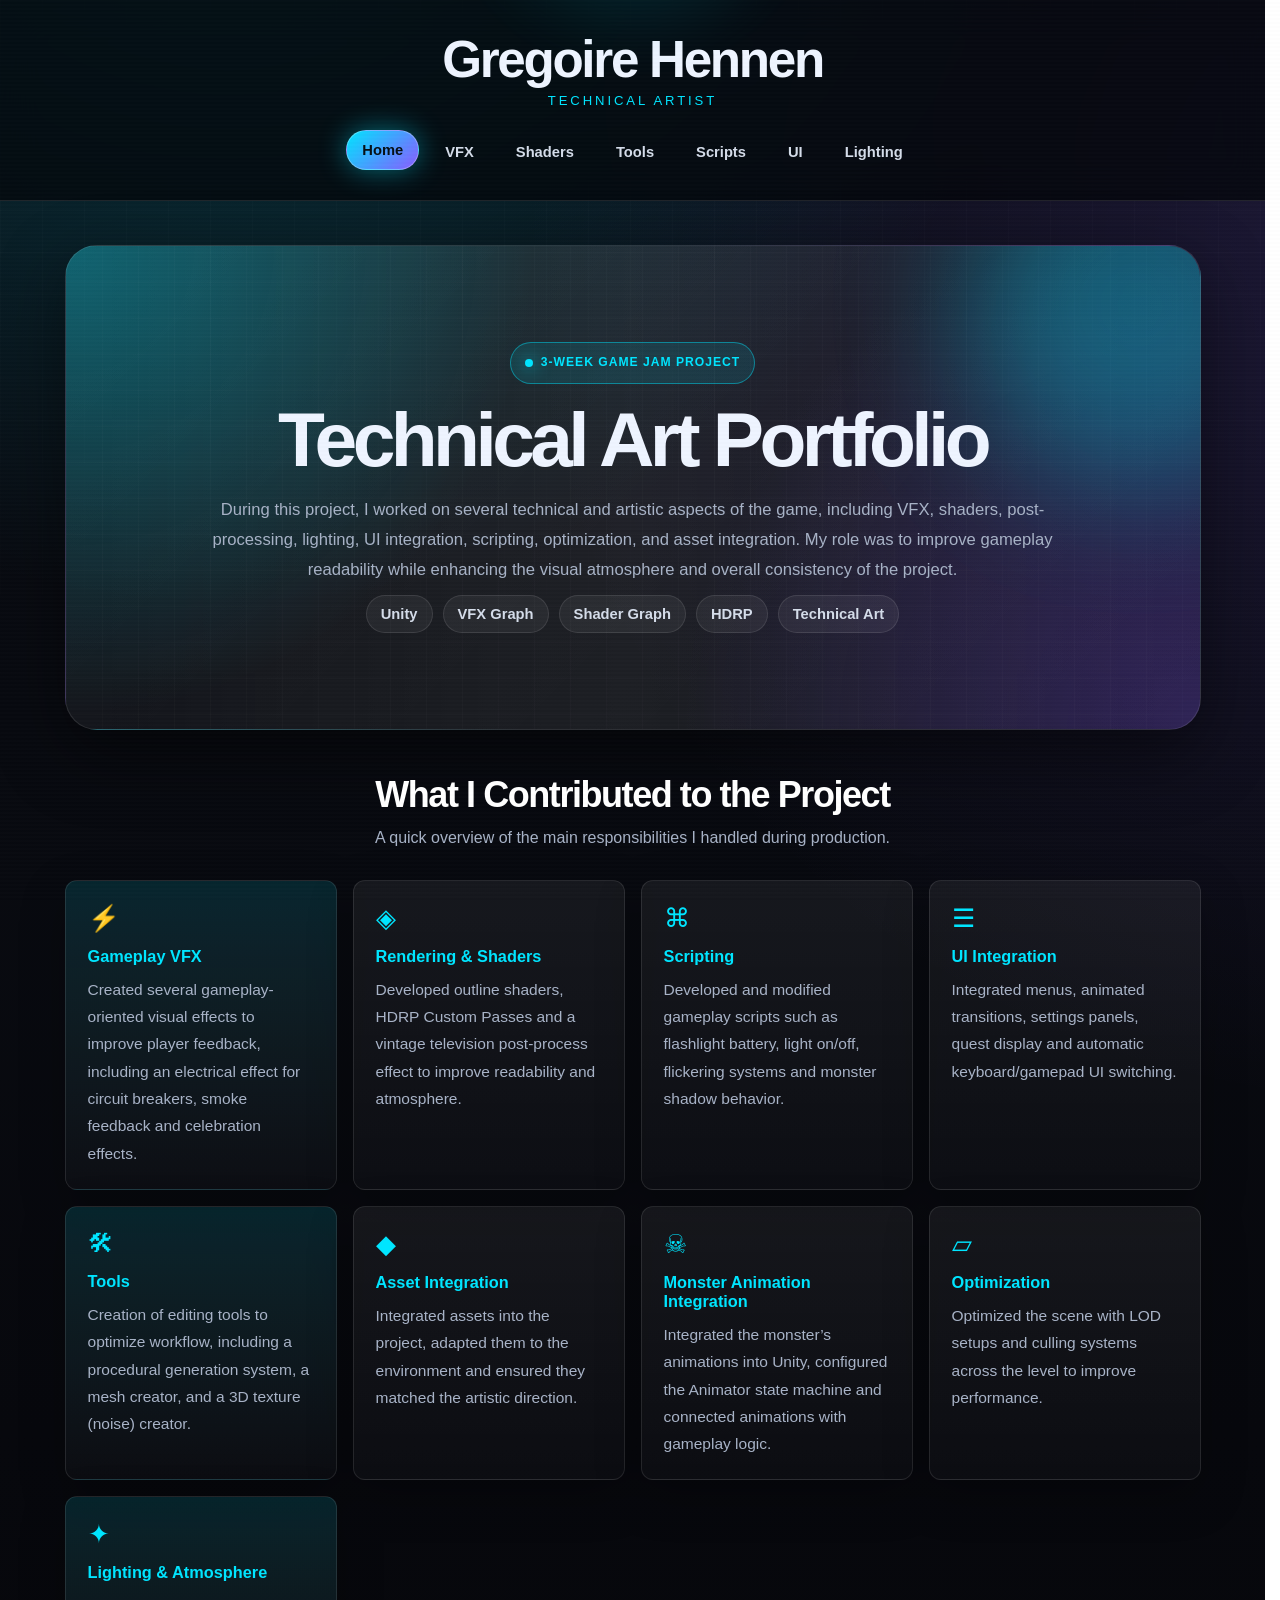
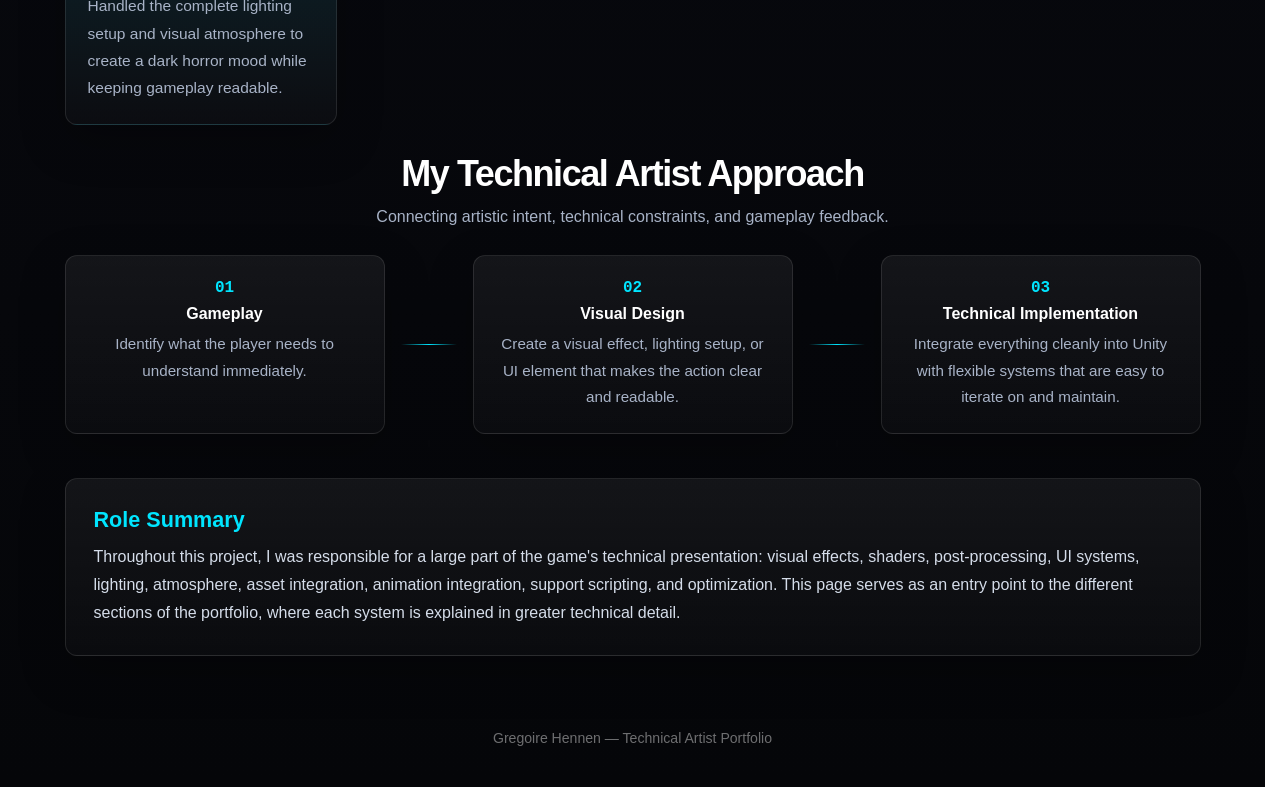
==== commit 262c194b: "Revise description of editing tools for clarity" ====
--- a/index.html
+++ b/index.html
@@ -81,7 +81,7 @@
     <a href="tools.html" class="home-card featured-card home-card-link">
         <div class="home-card-icon">🛠</div>
         <h5>Tools</h5>
-        <p>Created editor tools to improve workflow, including procedural generation systems and technical utilities for faster iteration inside Unity.</p>
+        <p>Creation of editing tools to optimize workflow, including a procedural generation system, a mesh creator, and a 3D texture (noise) creator.</p>
     </a>
 
     <article class="home-card">
--- a/style.css
+++ b/style.css
@@ -589,3 +589,18 @@
     .tool-accordion summary,
     .ui-accordion summary { padding: 18px 58px 18px 18px; }
 }
+.home-card-link {
+    display: block;
+    text-decoration: none;
+    color: inherit;
+}
+
+.home-card-link:hover {
+    transform: translateY(-6px);
+    border-color: var(--accent);
+    box-shadow: 0 18px 45px rgba(0, 229, 255, 0.18);
+}
+
+.home-card-link:hover h5 {
+    color: #ffffff;
+}
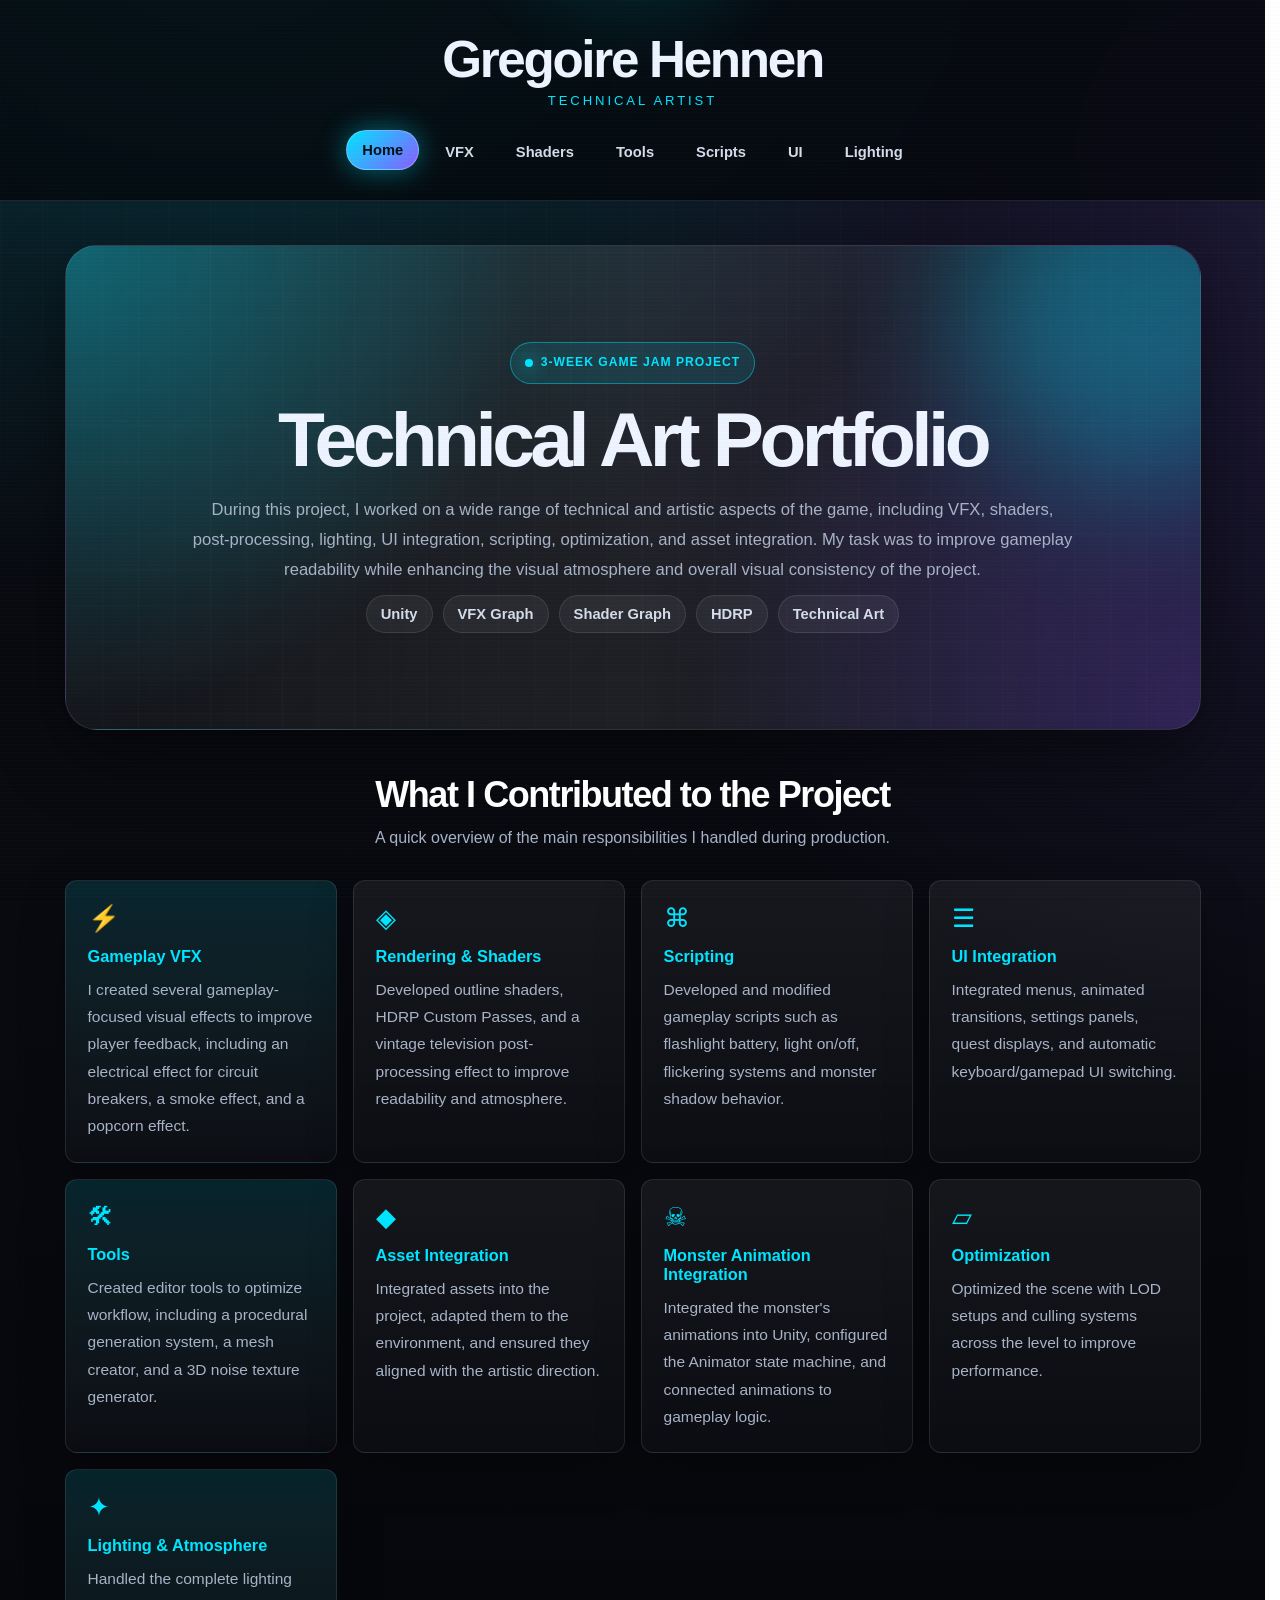
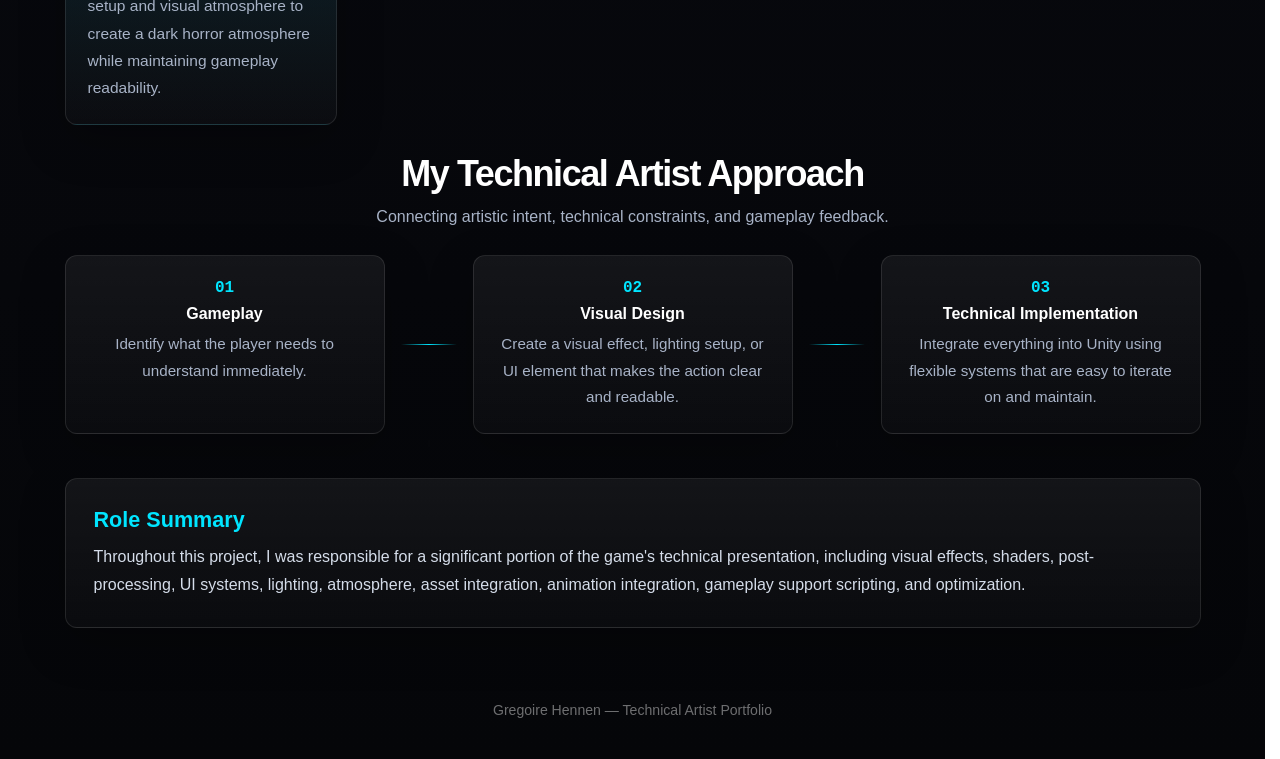
==== commit c1776850: "Update index.html" ====
--- a/index.html
+++ b/index.html
@@ -32,7 +32,7 @@
                 <h3>Technical Art Portfolio</h3>
 
                 <p class="home-intro">
-                    During this project, I worked on several technical and artistic aspects of the game, including VFX, shaders, post-processing, lighting, UI integration, scripting, optimization, and asset integration. My role was to improve gameplay readability while enhancing the visual atmosphere and overall consistency of the project.
+                    During this project, I worked on a wide range of technical and artistic aspects of the game, including VFX, shaders, post-processing, lighting, UI integration, scripting, optimization, and asset integration. My task was to improve gameplay readability while enhancing the visual atmosphere and overall visual consistency of the project.
                 </p>
 
                 <div class="home-tags">
@@ -57,13 +57,13 @@
     <a href="vfx.html" class="home-card featured-card home-card-link">
         <div class="home-card-icon">⚡</div>
         <h5>Gameplay VFX</h5>
-        <p>Created several gameplay-oriented visual effects to improve player feedback, including an electrical effect for circuit breakers, smoke feedback and celebration effects.</p>
+        <p>I created several gameplay-focused visual effects to improve player feedback, including an electrical effect for circuit breakers, a smoke effect, and a popcorn effect.</p>
     </a>
 
     <a href="shaders.html" class="home-card home-card-link">
         <div class="home-card-icon">◈</div>
         <h5>Rendering & Shaders</h5>
-        <p>Developed outline shaders, HDRP Custom Passes and a vintage television post-process effect to improve readability and atmosphere.</p>
+        <p>Developed outline shaders, HDRP Custom Passes, and a vintage television post-processing effect to improve readability and atmosphere.</p>
     </a>
 
     <a href="scripts.html" class="home-card home-card-link">
@@ -75,25 +75,25 @@
     <a href="ui.html" class="home-card home-card-link">
         <div class="home-card-icon">☰</div>
         <h5>UI Integration</h5>
-        <p>Integrated menus, animated transitions, settings panels, quest display and automatic keyboard/gamepad UI switching.</p>
+        <p>Integrated menus, animated transitions, settings panels, quest displays, and automatic keyboard/gamepad UI switching.</p>
     </a>
 
     <a href="tools.html" class="home-card featured-card home-card-link">
         <div class="home-card-icon">🛠</div>
         <h5>Tools</h5>
-        <p>Creation of editing tools to optimize workflow, including a procedural generation system, a mesh creator, and a 3D texture (noise) creator.</p>
+        <p>Created editor tools to optimize workflow, including a procedural generation system, a mesh creator, and a 3D noise texture generator.</p>
     </a>
 
     <article class="home-card">
         <div class="home-card-icon">◆</div>
         <h5>Asset Integration</h5>
-        <p>Integrated assets into the project, adapted them to the environment and ensured they matched the artistic direction.</p>
+        <p>Integrated assets into the project, adapted them to the environment, and ensured they aligned with the artistic direction.</p>
     </article>
 
     <article class="home-card">
         <div class="home-card-icon">☠</div>
         <h5>Monster Animation Integration</h5>
-        <p>Integrated the monster’s animations into Unity, configured the Animator state machine and connected animations with gameplay logic.</p>
+        <p>Integrated the monster's animations into Unity, configured the Animator state machine, and connected animations to gameplay logic.</p>
     </article>
 
     <article class="home-card">
@@ -105,7 +105,7 @@
     <a href="lighting.html" class="home-card featured-card home-card-link">
         <div class="home-card-icon">✦</div>
         <h5>Lighting & Atmosphere</h5>
-        <p>Handled the complete lighting setup and visual atmosphere to create a dark horror mood while keeping gameplay readable.</p>
+        <p>Handled the complete lighting setup and visual atmosphere to create a dark horror atmosphere while maintaining gameplay readability.</p>
     </a>
 
 </div>
@@ -138,7 +138,7 @@
                 <div class="home-flow-step">
                     <span>03</span>
                     <strong>Technical Implementation</strong>
-                    <p>Integrate everything cleanly into Unity with flexible systems that are easy to iterate on and maintain.</p>
+                    <p>Integrate everything into Unity using flexible systems that are easy to iterate on and maintain.</p>
                 </div>
 
             </div>
@@ -147,7 +147,7 @@
         <section class="home-summary-panel">
             <h4>Role Summary</h4>
             <p>
-                Throughout this project, I was responsible for a large part of the game's technical presentation: visual effects, shaders, post-processing, UI systems, lighting, atmosphere, asset integration, animation integration, support scripting, and optimization. This page serves as an entry point to the different sections of the portfolio, where each system is explained in greater technical detail.
+                Throughout this project, I was responsible for a significant portion of the game's technical presentation, including visual effects, shaders, post-processing, UI systems, lighting, atmosphere, asset integration, animation integration, gameplay support scripting, and optimization.
             </p>
         </section>
 
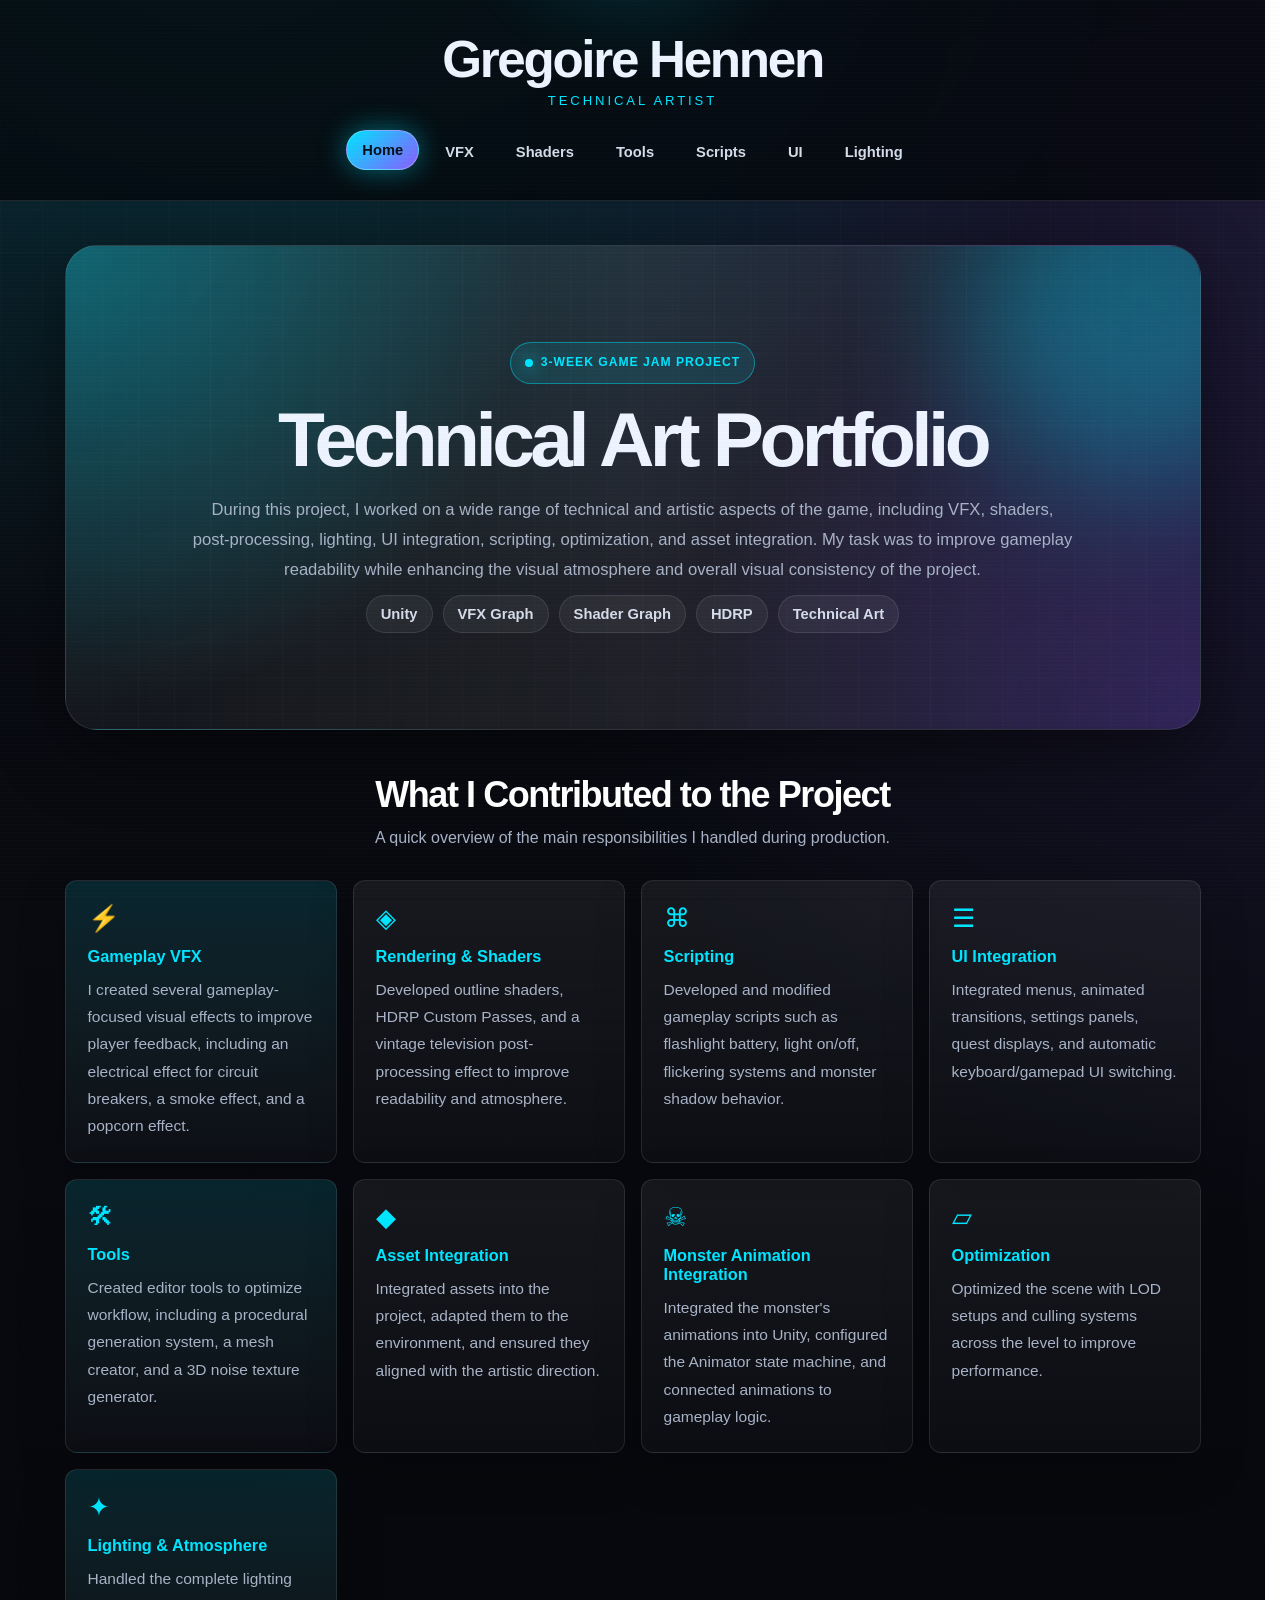
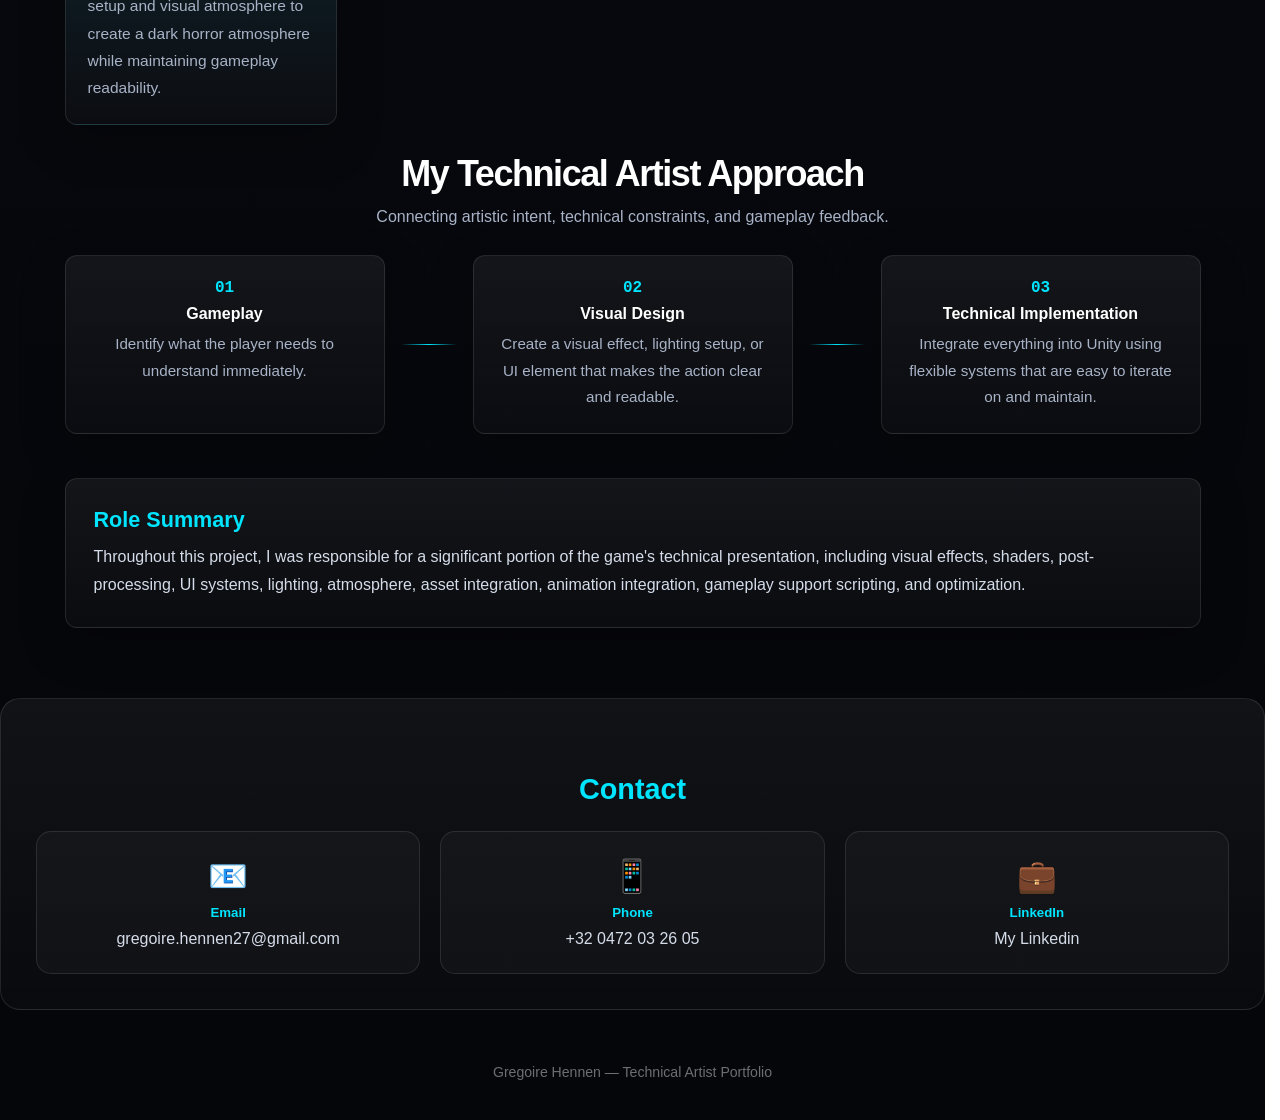
==== commit 1b2290e0: "Update index.html" ====
--- a/index.html
+++ b/index.html
@@ -153,6 +153,40 @@
 
     </main>
 
+
+    <section class="contact-section">
+    <h4>Contact</h4>
+
+    <div class="contact-grid">
+
+        <div class="contact-card">
+            <span>📧</span>
+            <h5>Email</h5>
+            <a href="mailto:ton.email@gmail.com">
+                gregoire.hennen27@gmail.com
+            </a>
+        </div>
+
+        <div class="contact-card">
+            <span>📱</span>
+            <h5>Phone</h5>
+            <a href="tel:+32000000000">
+                +32 0472 03 26 05
+            </a>
+        </div>
+
+        <div class="contact-card">
+            <span>💼</span>
+            <h5>LinkedIn</h5>
+            <a href="https://www.linkedin.com/in/gregoire-hennen-7202712a2/"
+               target="_blank">
+                My Linkedin
+            </a>
+        </div>
+
+    </div>
+</section>
+    
     <footer class="site-footer">
         <p>Gregoire Hennen — Technical Artist Portfolio</p>
     </footer>
--- a/style.css
+++ b/style.css
@@ -387,7 +387,6 @@
     box-shadow: inset 0 1px 0 rgba(255,255,255,.05), 0 18px 40px rgba(0,0,0,.25);
 }
 .tech-code::before {
-    content: "C# / Unity";
     display: block;
     color: var(--accent);
     font-family: var(--mono);
@@ -397,7 +396,7 @@
     margin-bottom: 10px;
     opacity: .9;
 }
-.tech-code:has(img)::before { content: "Inspector / Graph"; }
+.tech-code:has(img)::before { }
 pre { margin: 0; padding: 0; background: transparent !important; }
 code {
     font-family: var(--mono);
@@ -604,3 +603,64 @@
 .home-card-link:hover h5 {
     color: #ffffff;
 }
+
+/* CONTACT */
+
+.contact-section {
+    margin: 50px 0;
+    padding: 35px;
+    border: 1px solid var(--line);
+    border-radius: 20px;
+    background: linear-gradient(
+        180deg,
+        rgba(255,255,255,.05),
+        rgba(255,255,255,.02)
+    );
+    text-align: center;
+}
+
+.contact-section h4 {
+    color: var(--accent);
+    margin-bottom: 25px;
+    font-size: 1.8rem;
+}
+
+.contact-grid {
+    display: grid;
+    grid-template-columns: repeat(3, 1fr);
+    gap: 20px;
+}
+
+.contact-card {
+    padding: 25px;
+    border: 1px solid var(--line);
+    border-radius: 15px;
+    background: rgba(255,255,255,.03);
+}
+
+.contact-card span {
+    display: block;
+    font-size: 2rem;
+    margin-bottom: 10px;
+}
+
+.contact-card h5 {
+    margin: 0 0 10px;
+    color: var(--accent);
+}
+
+.contact-card a {
+    color: var(--soft);
+    text-decoration: none;
+    word-break: break-word;
+}
+
+.contact-card a:hover {
+    color: var(--accent);
+}
+
+@media (max-width: 768px) {
+    .contact-grid {
+        grid-template-columns: 1fr;
+    }
+}
